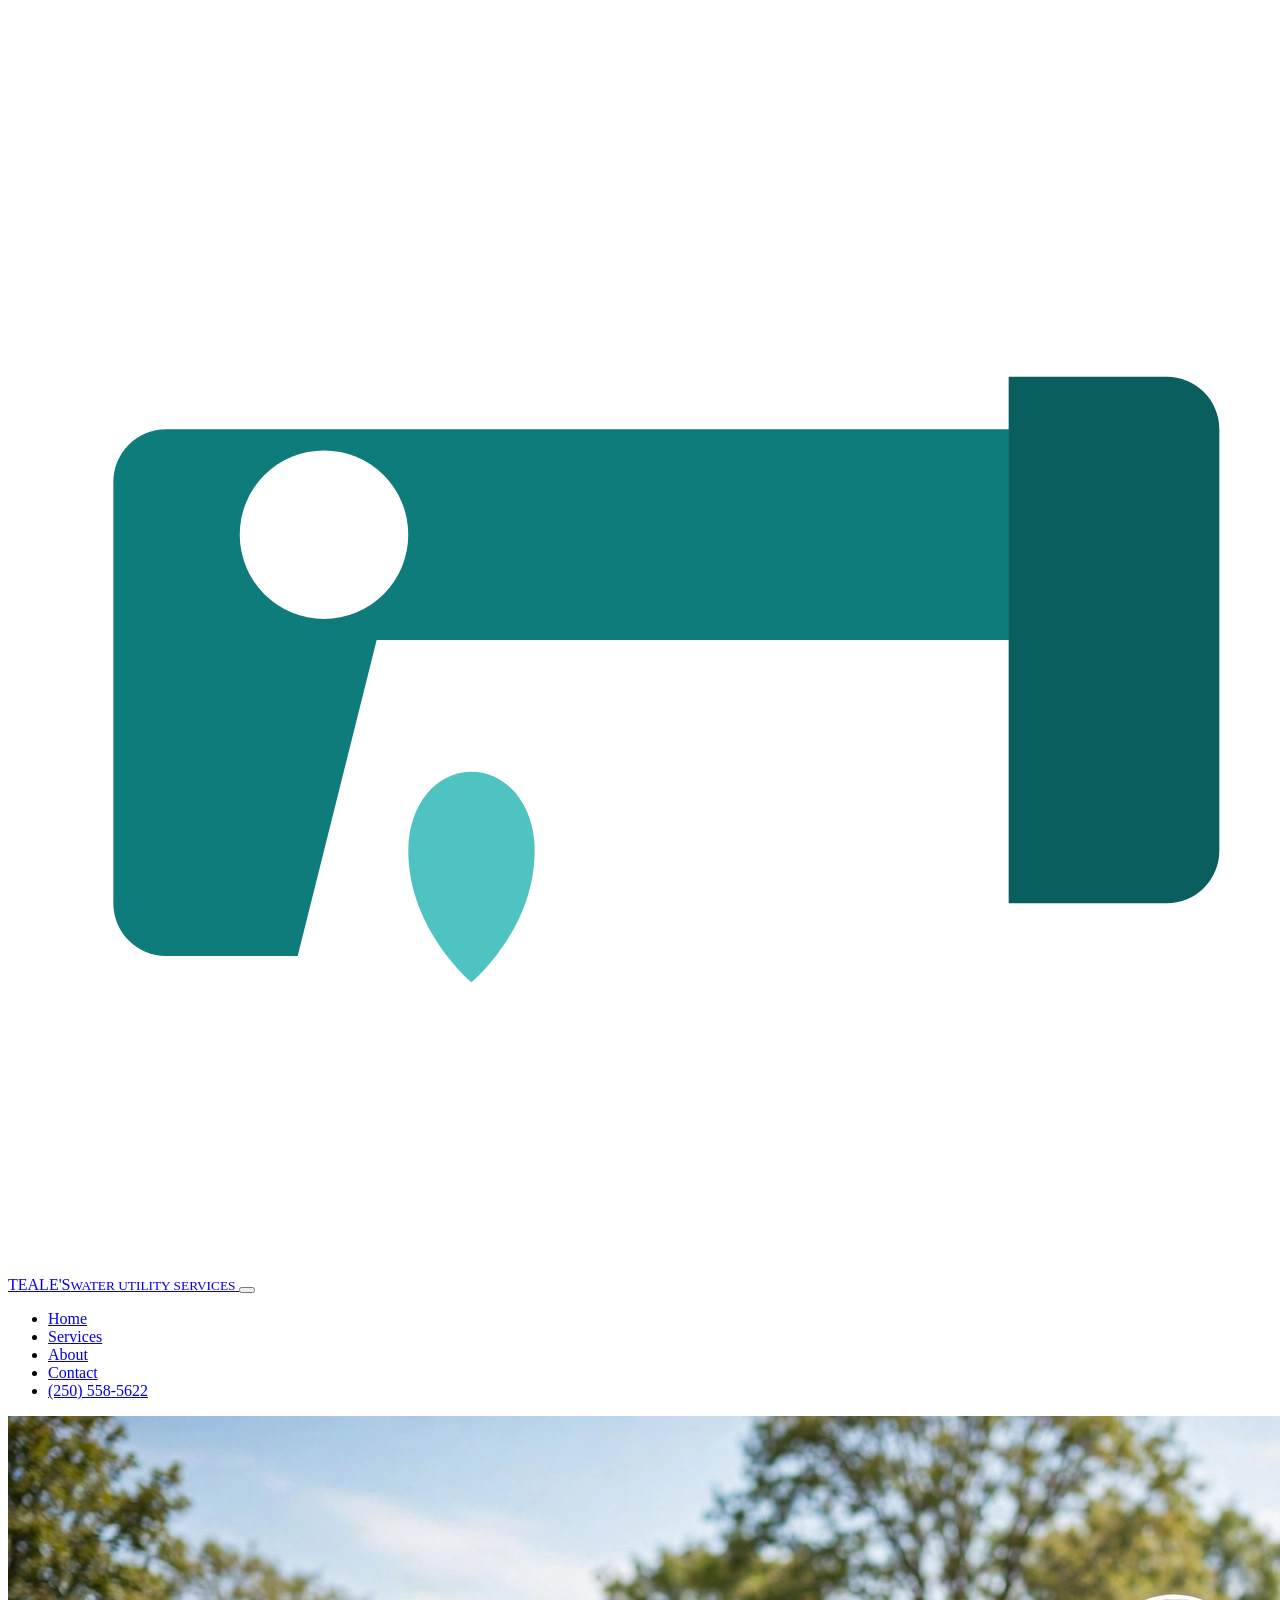
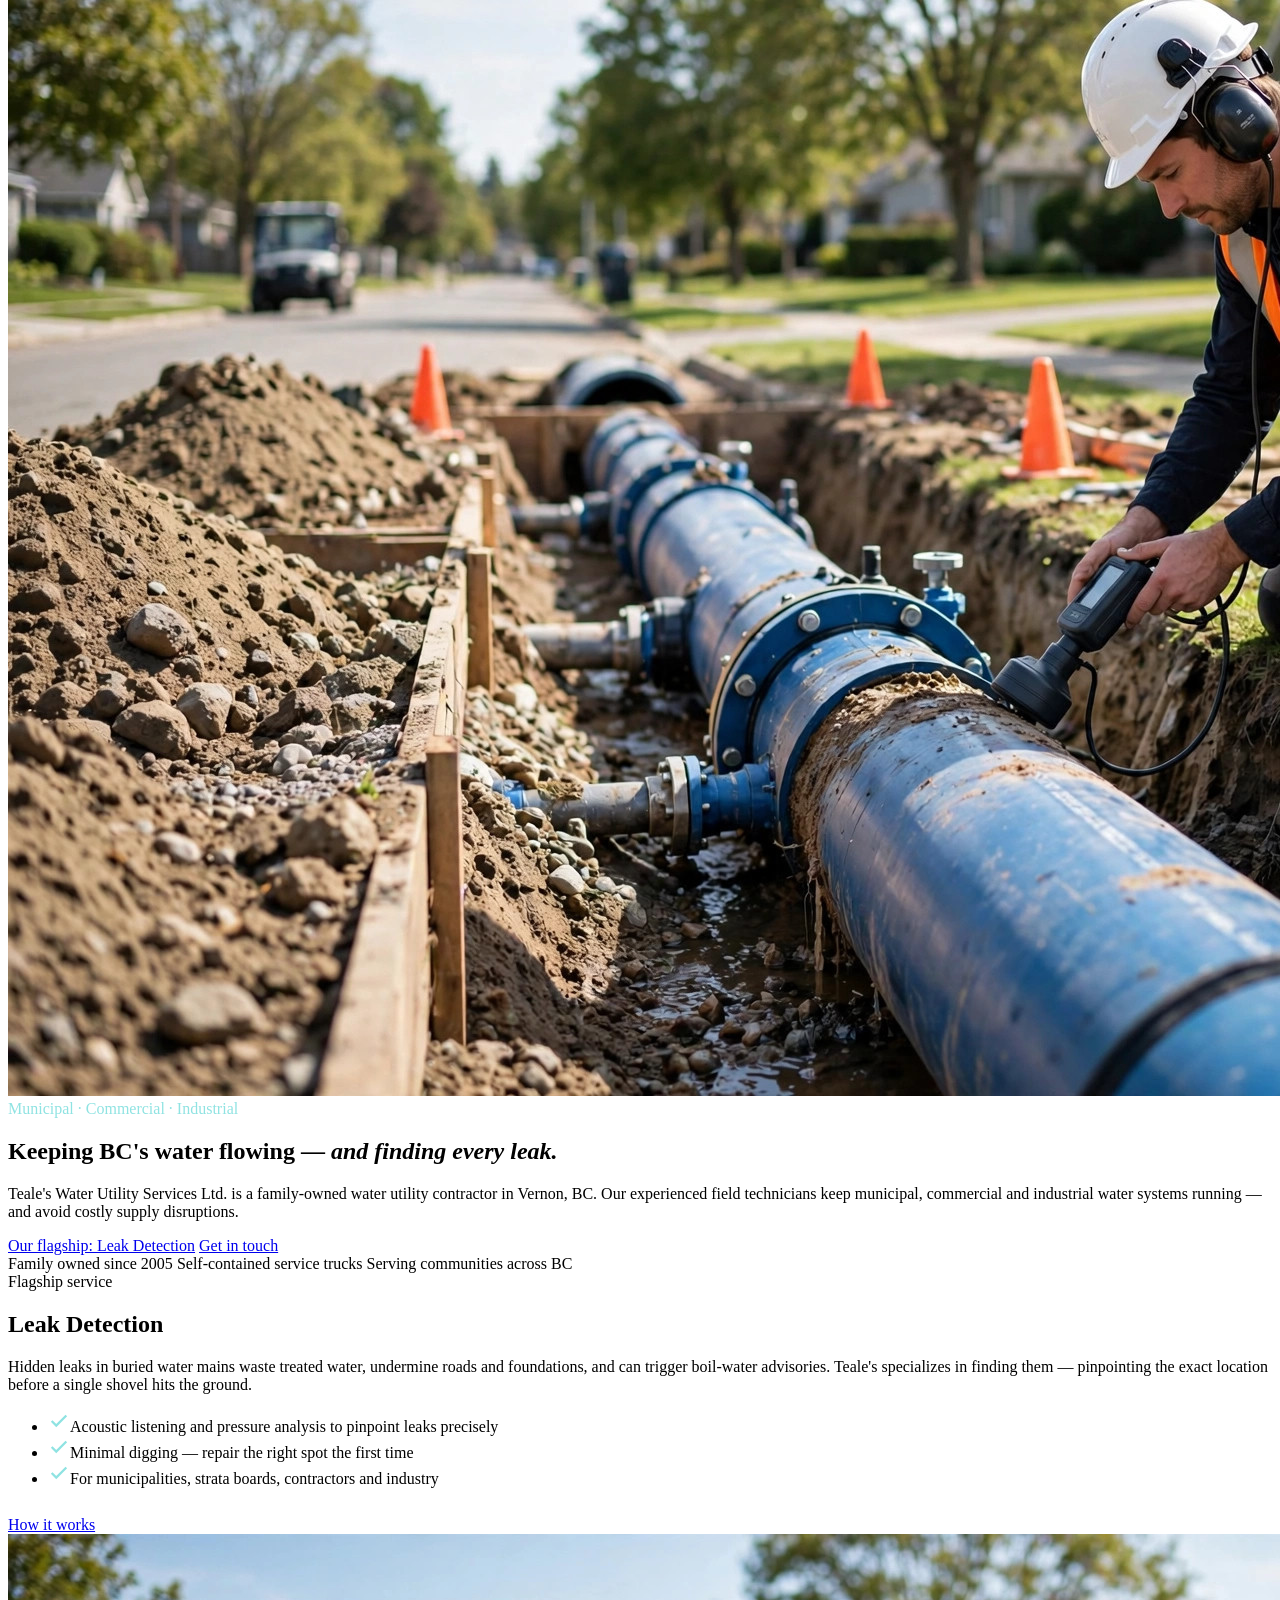
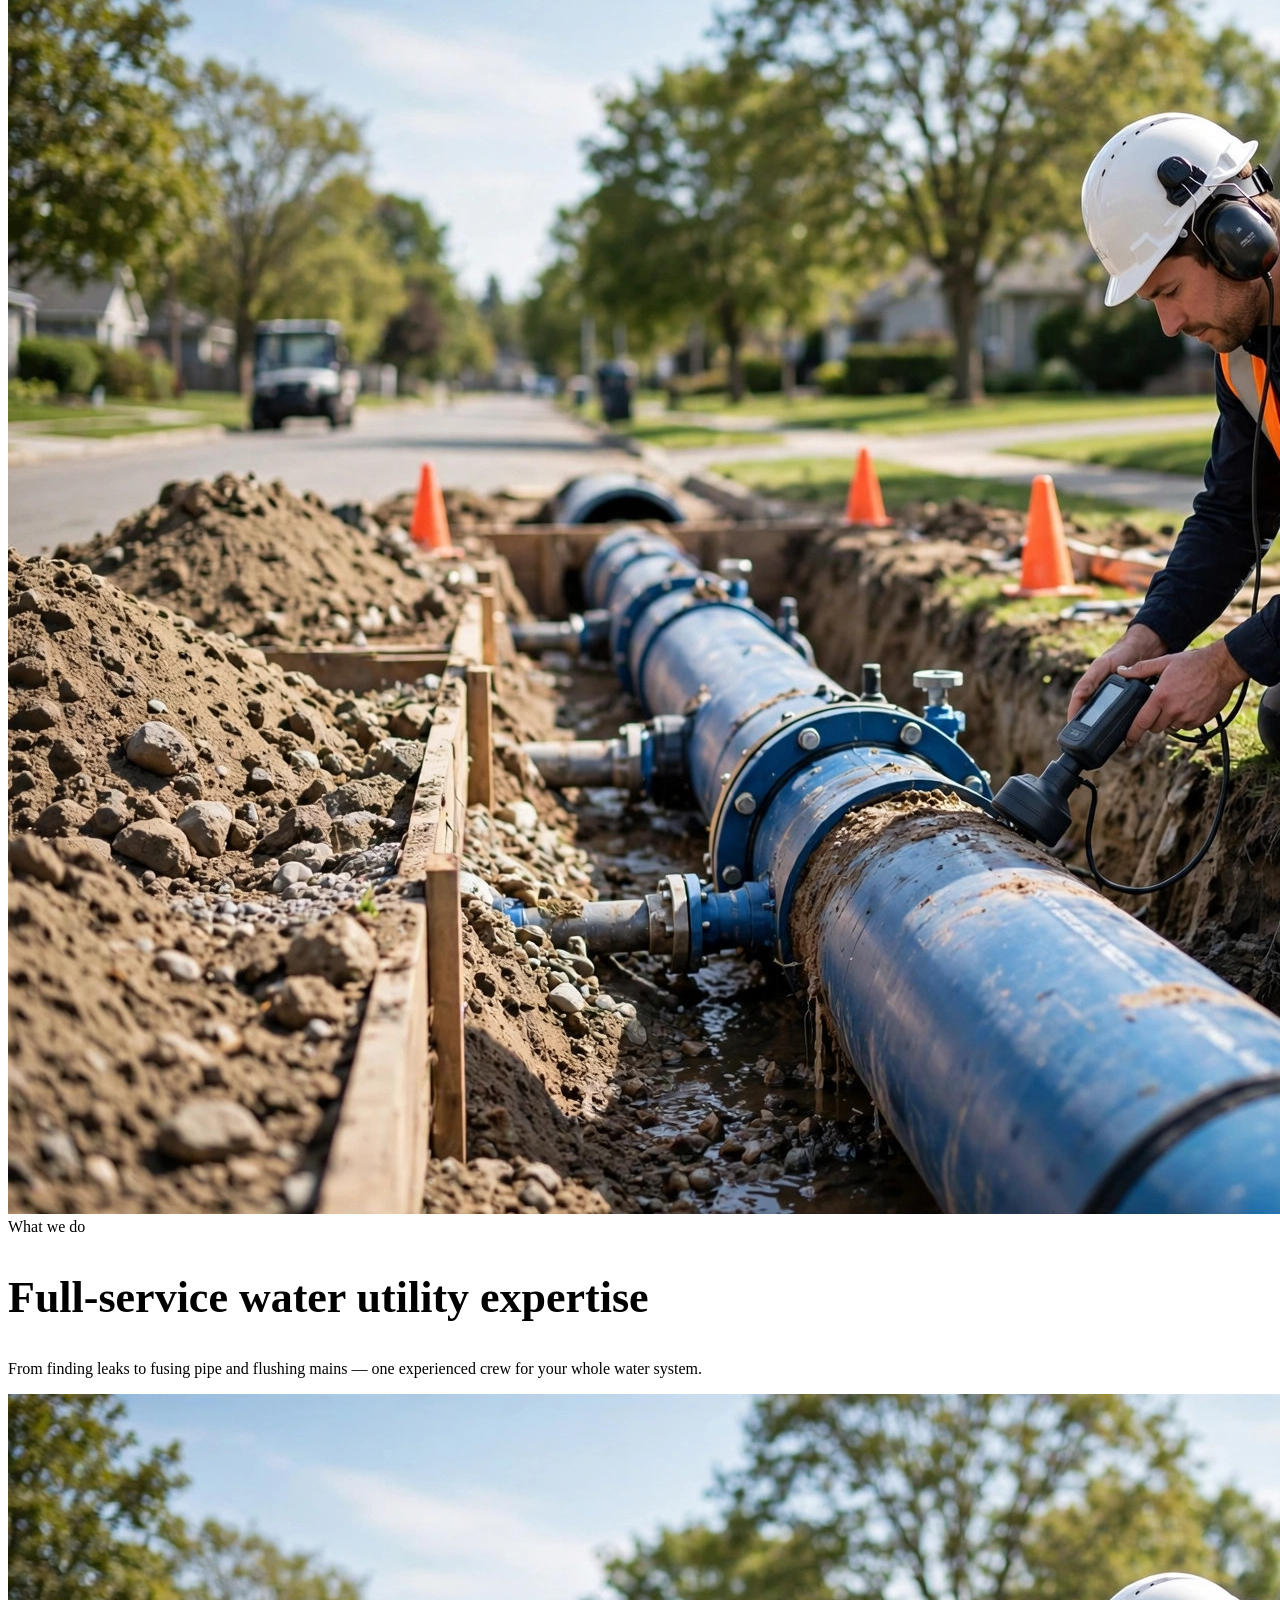
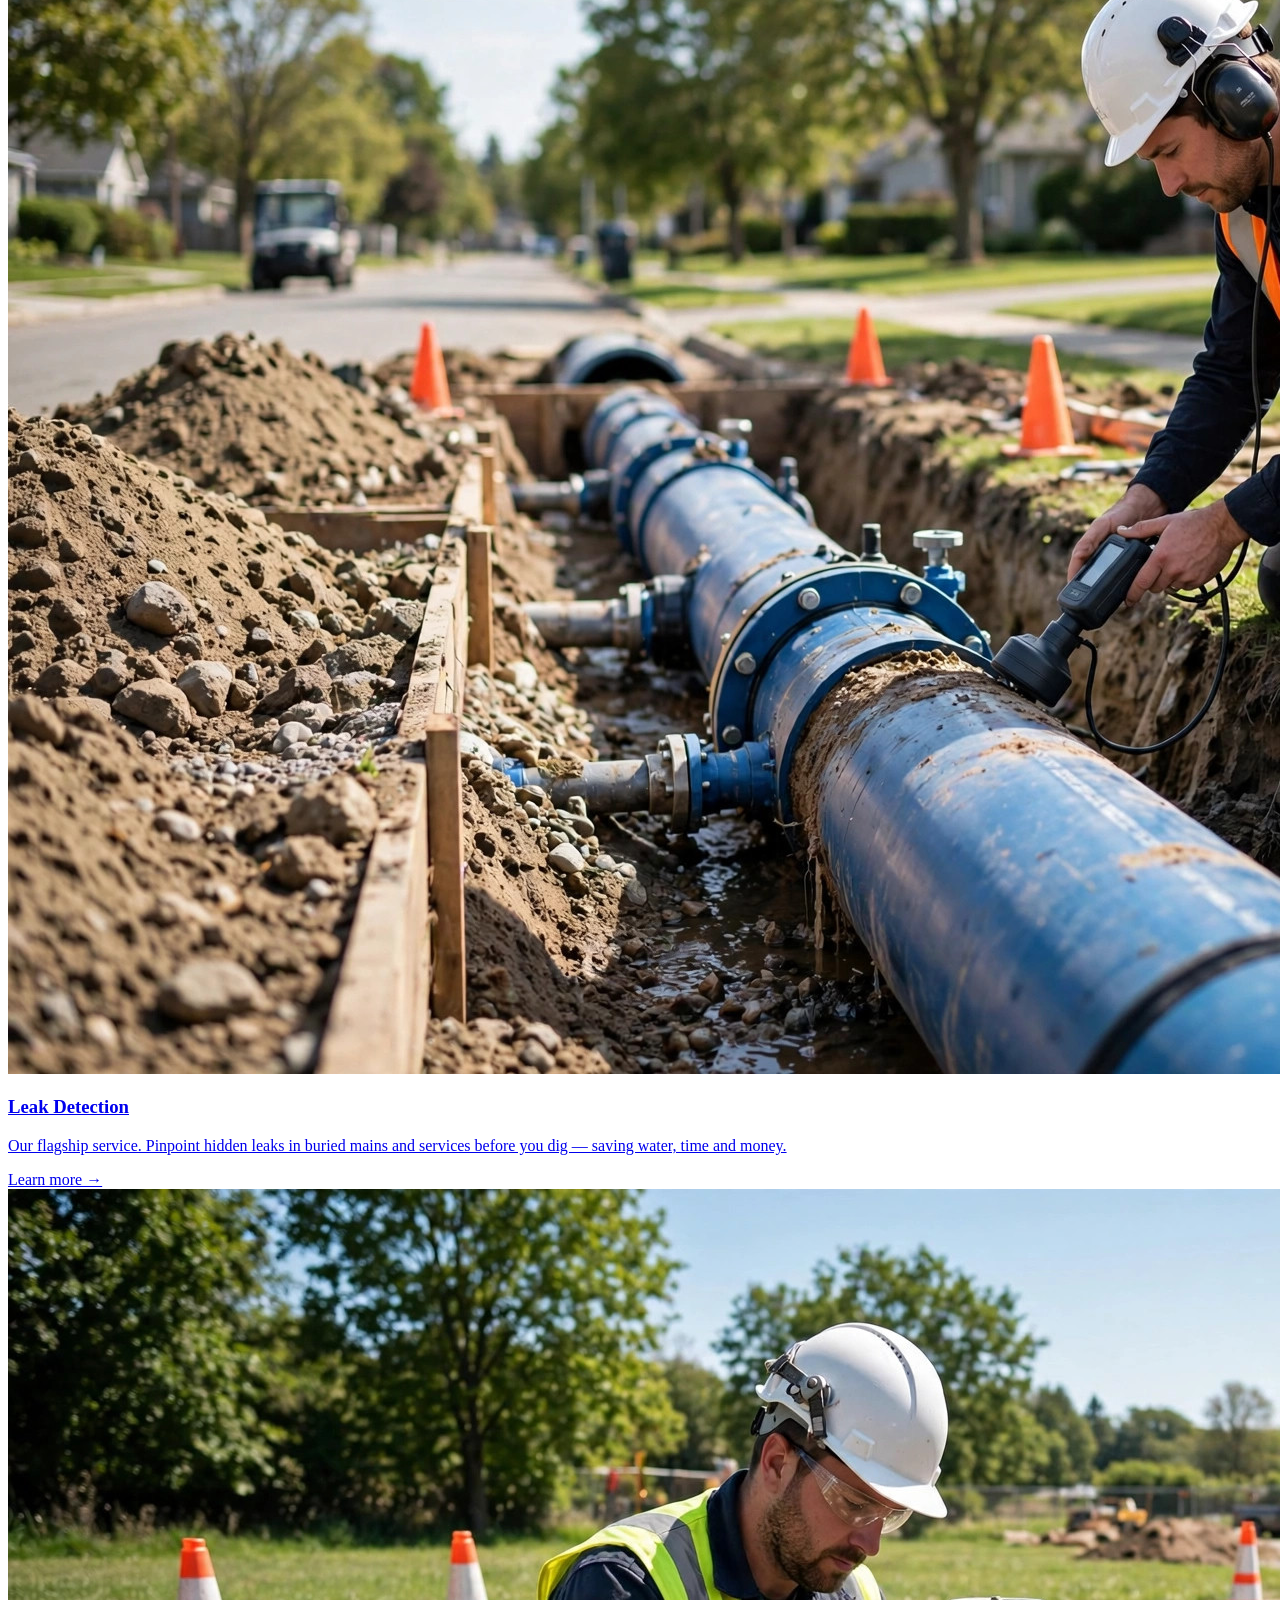
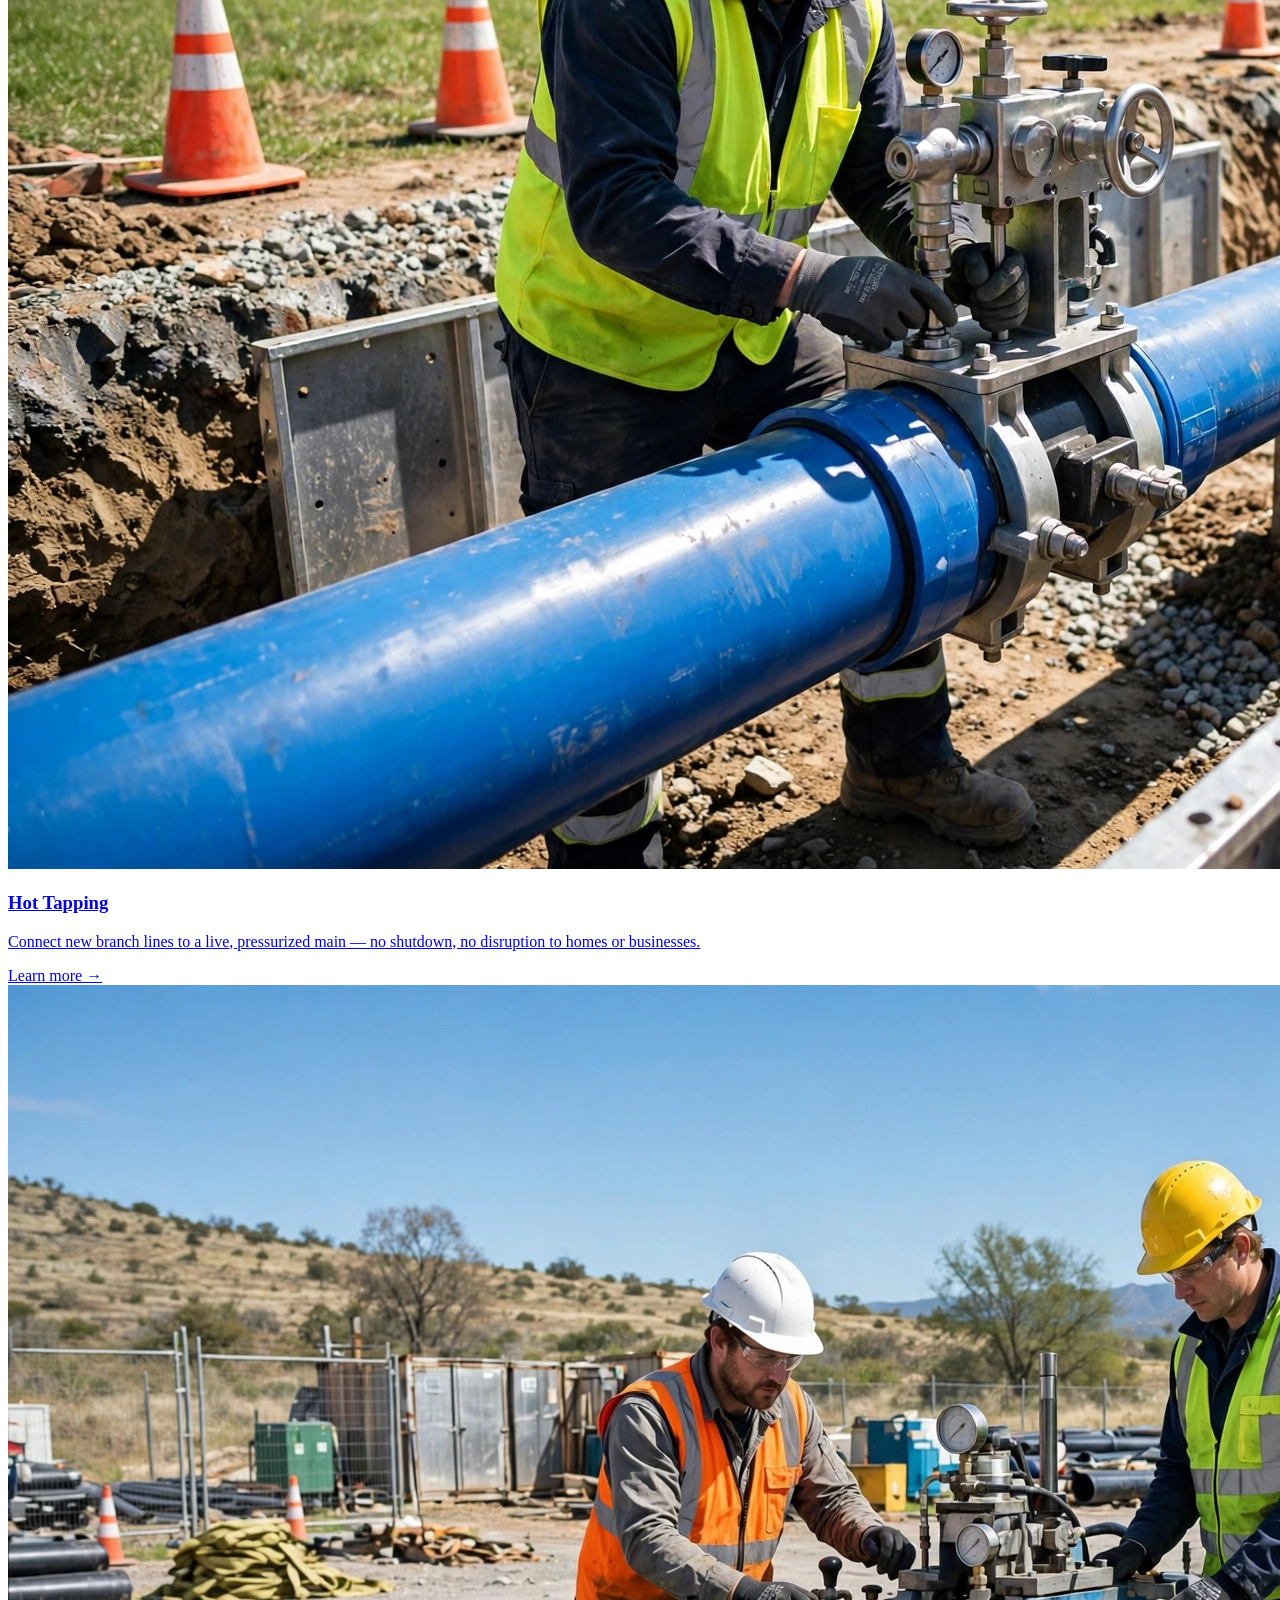
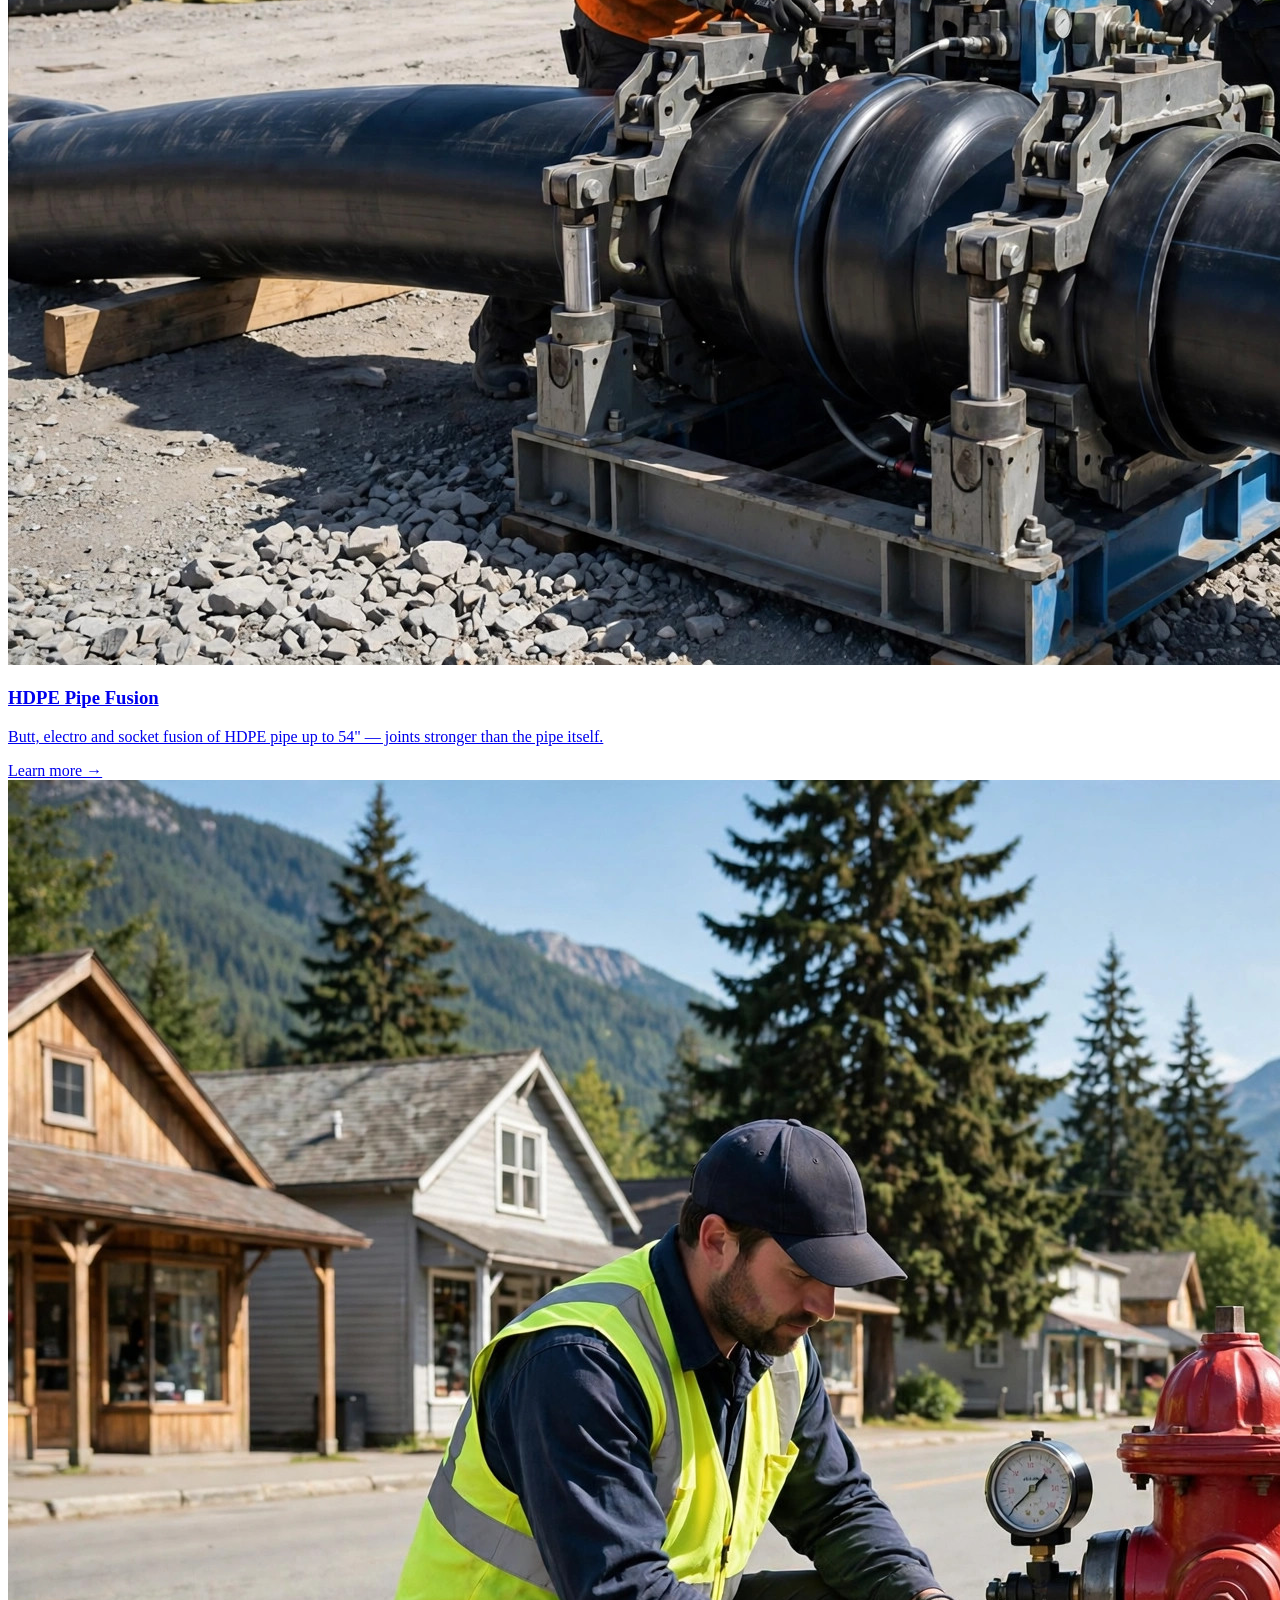
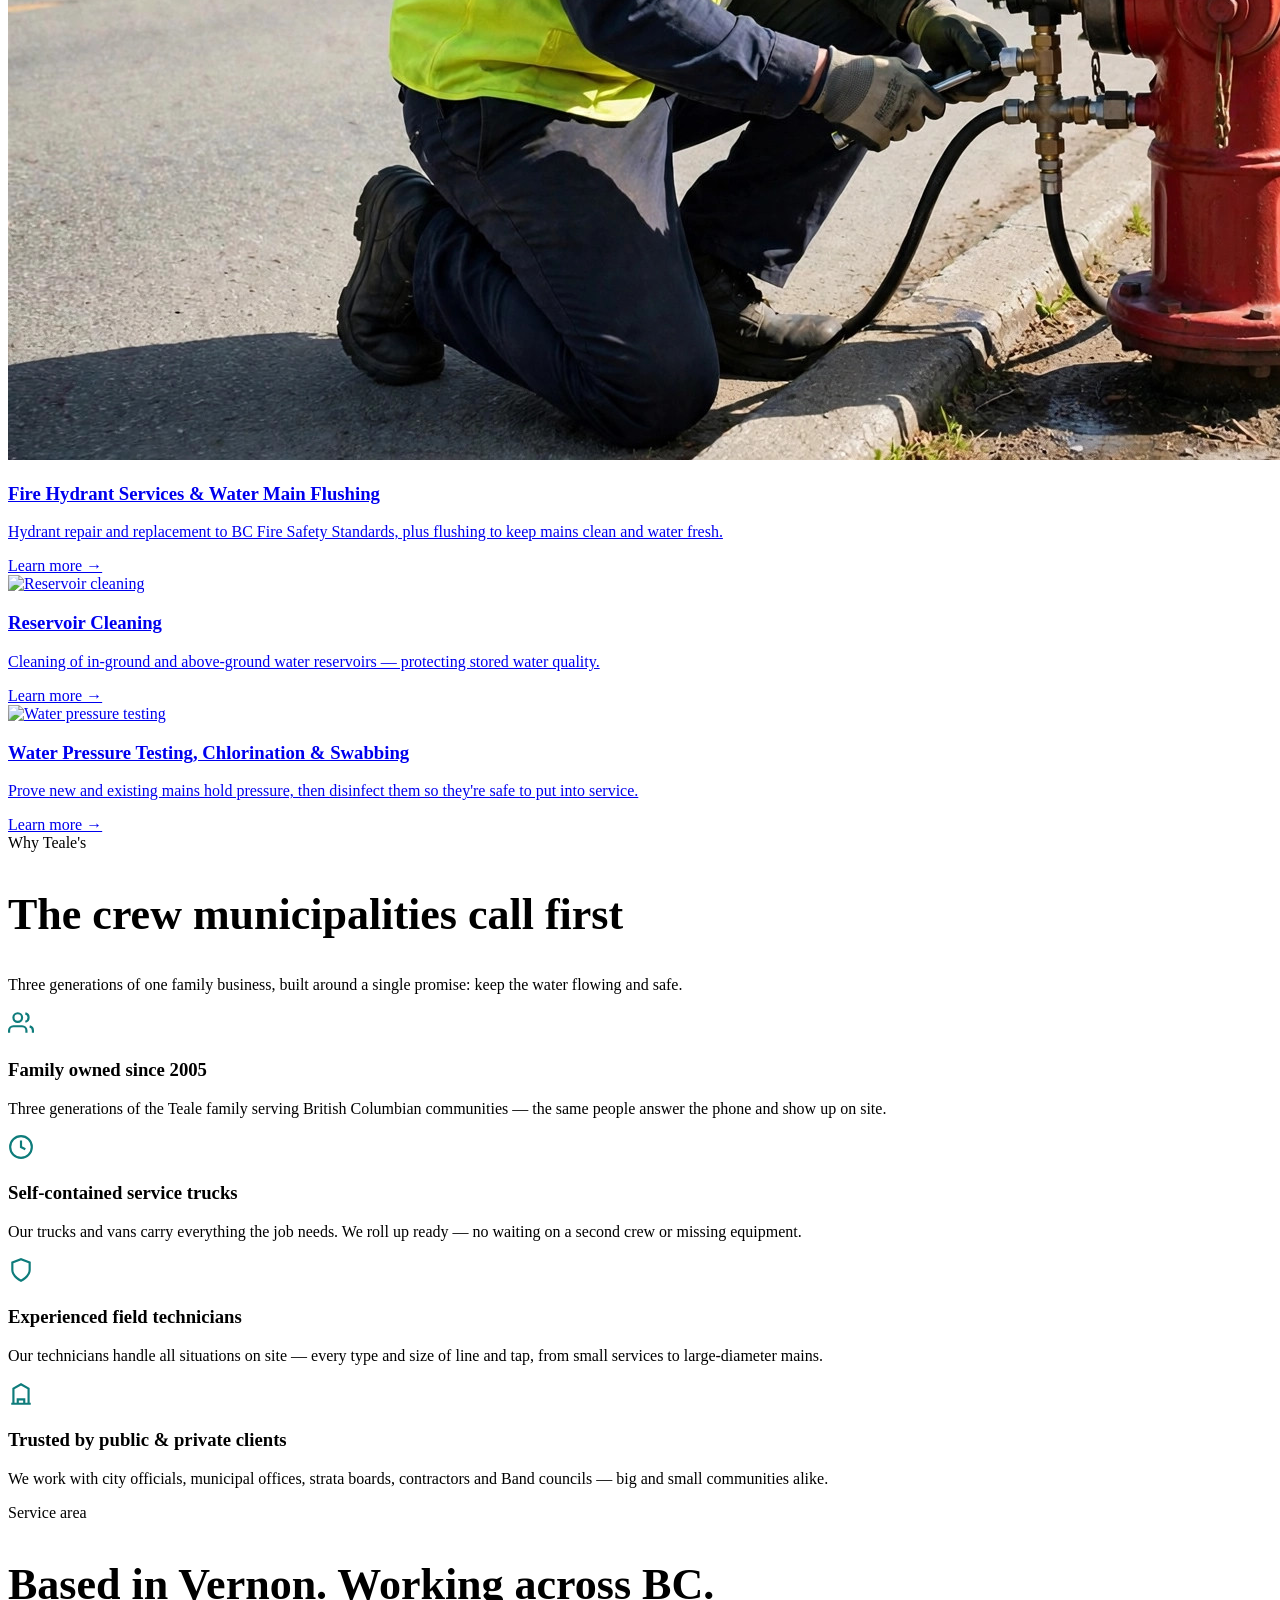
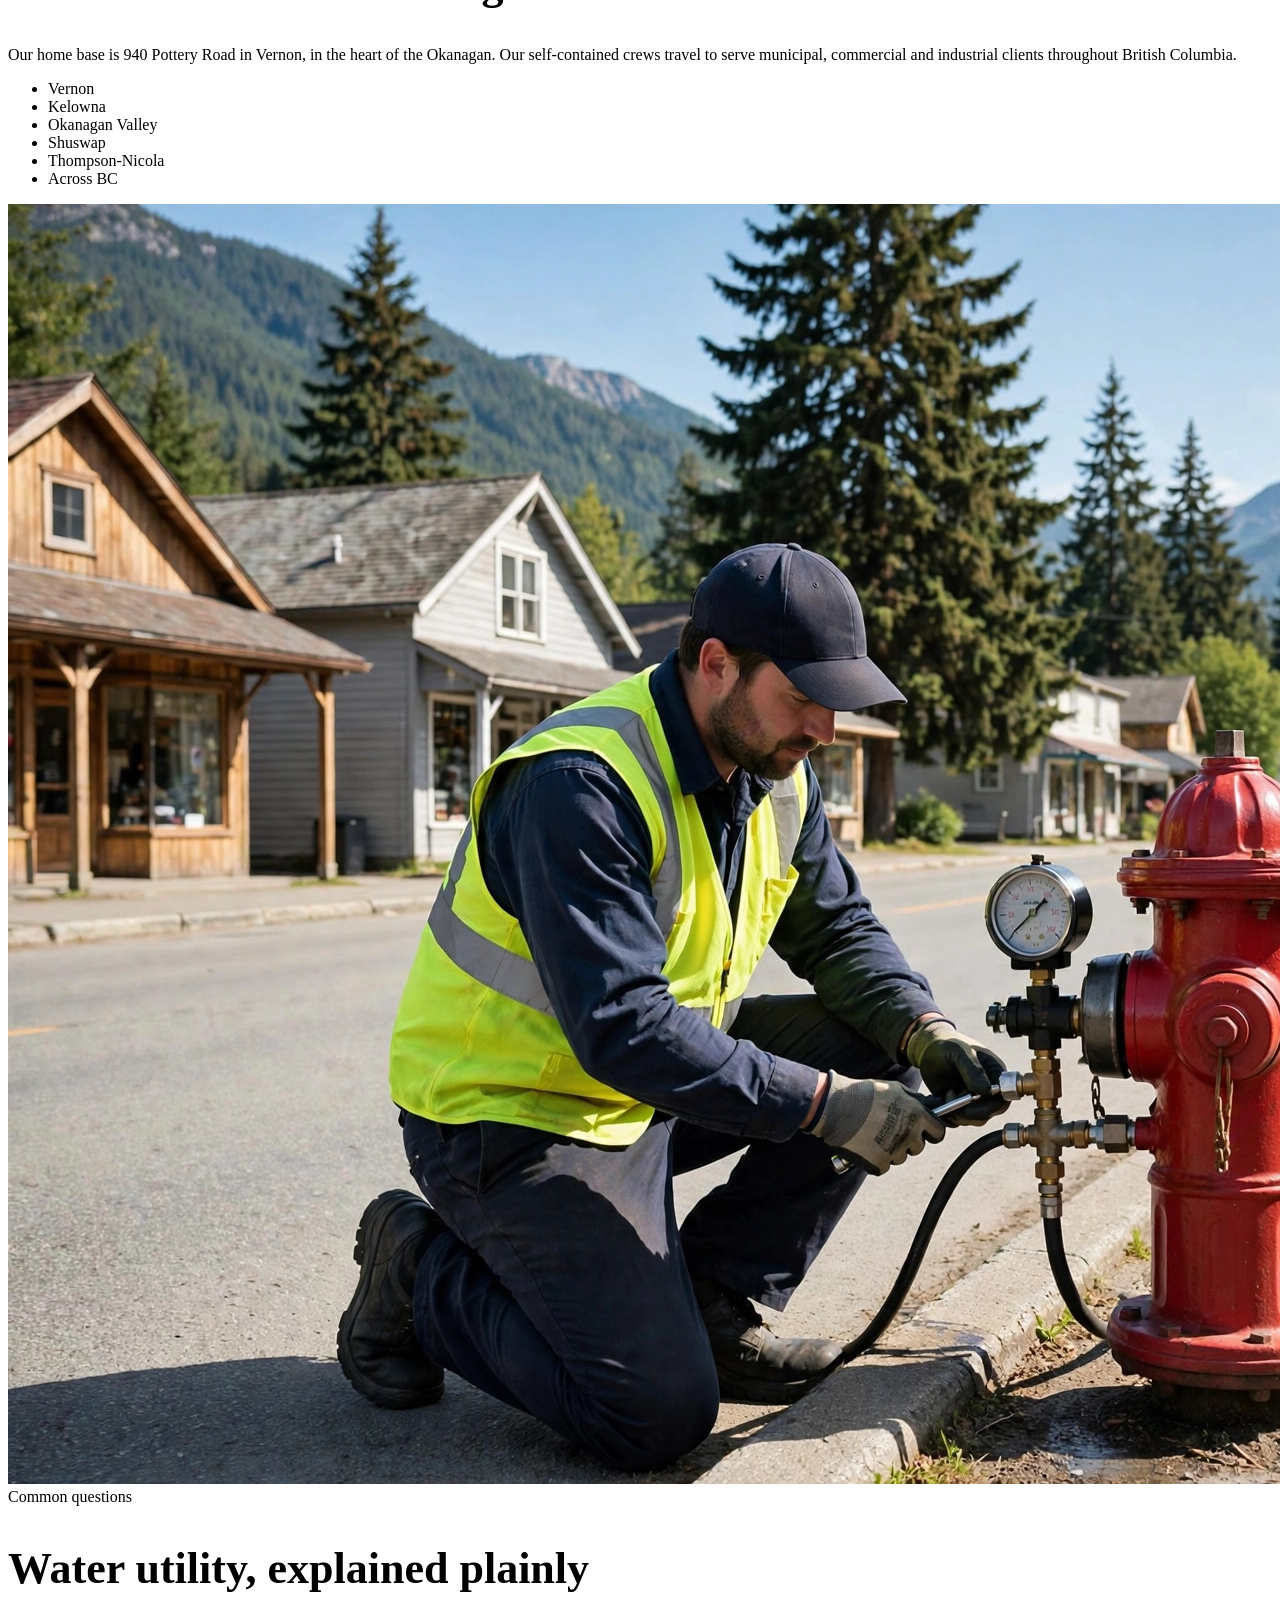
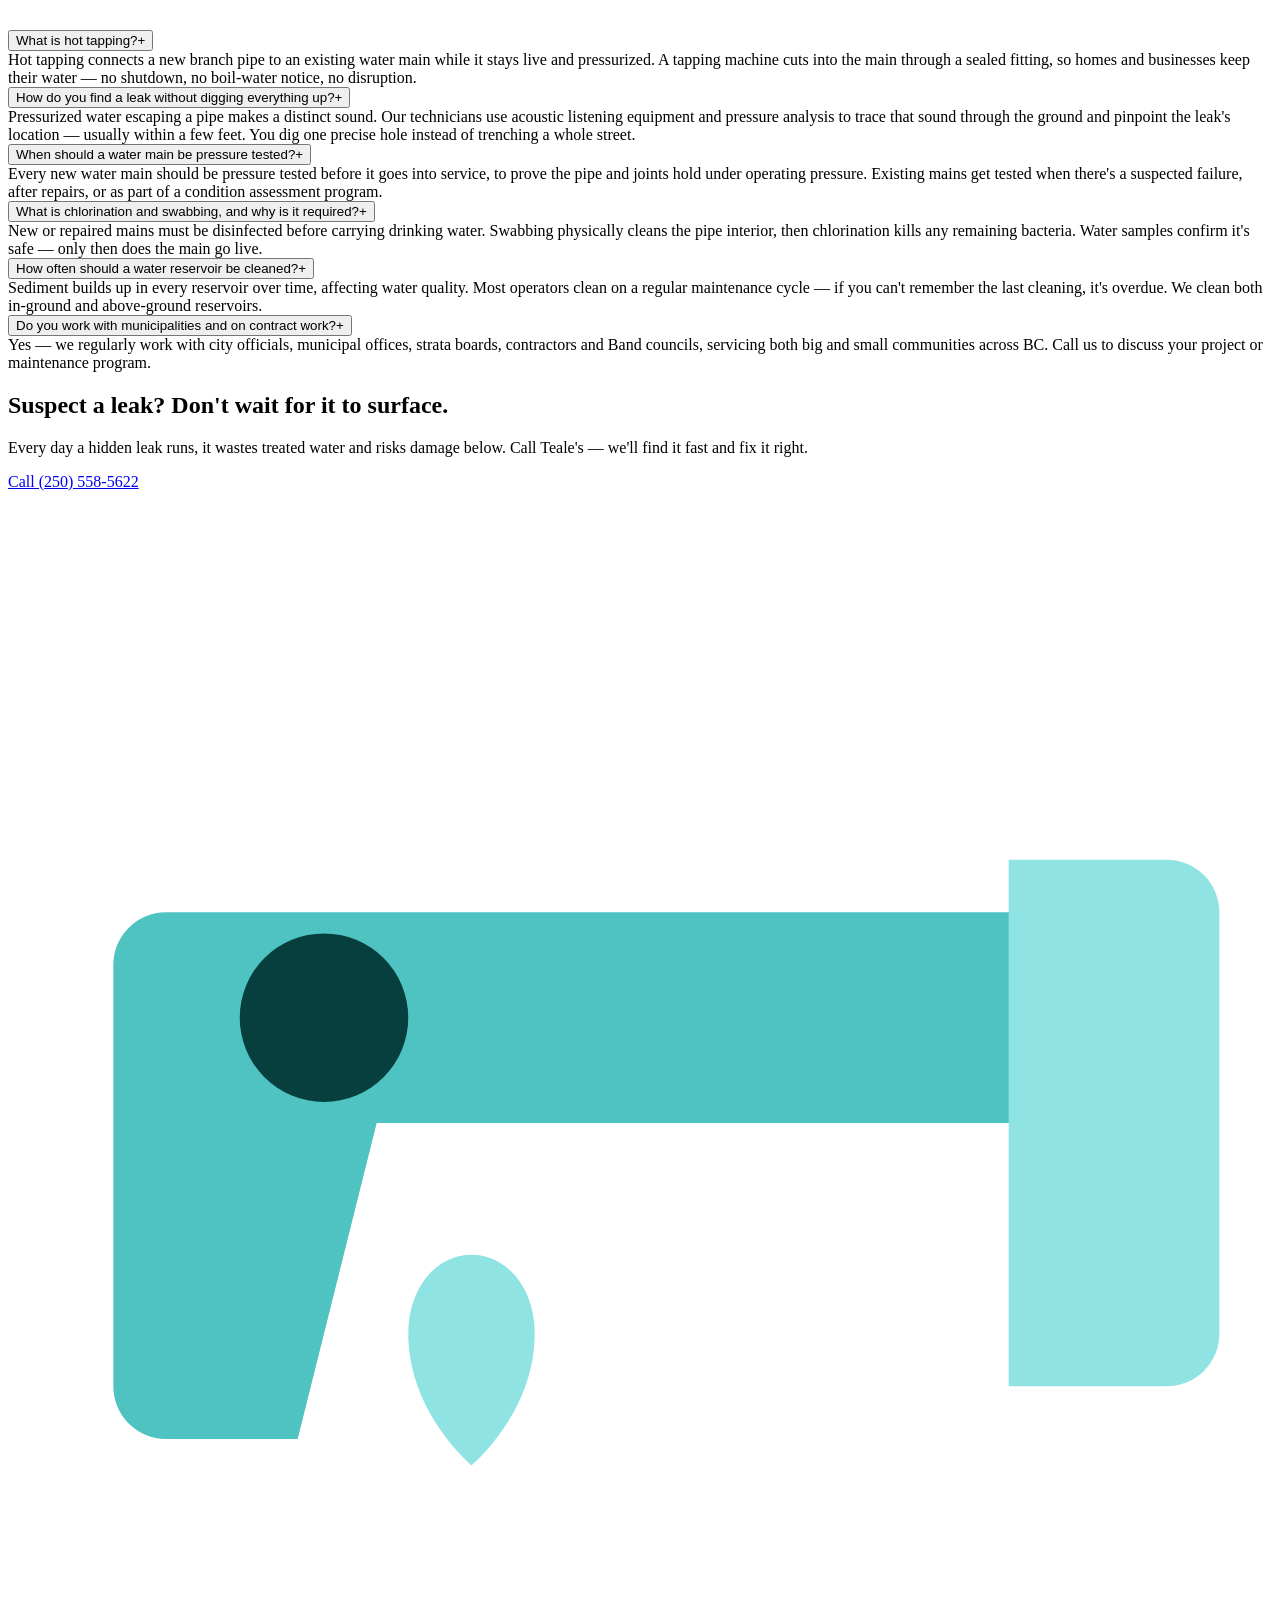
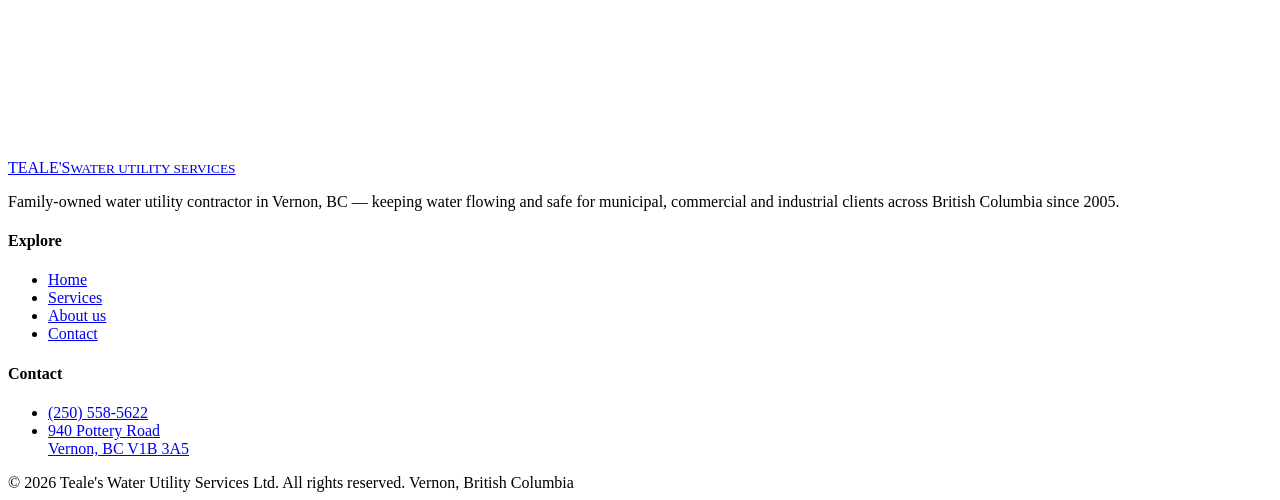
==== index.html @ ecfbc373 "Add index.html" ====
<!DOCTYPE html>
<html lang="en">
<head>
<meta charset="UTF-8">
<meta name="viewport" content="width=device-width, initial-scale=1.0">
<title>Teale's Water Utility Services Ltd. — Municipal, Commercial &amp; Industrial Water Services | Vernon, BC</title>
<meta name="description" content="Teale's Water Utility Services Ltd. — family owned since 2005 in Vernon, BC. Leak detection, hot tapping, HDPE pipe fusion, fire hydrant services, reservoir cleaning, water pressure testing and chlorination for municipal, commercial and industrial clients across British Columbia.">
<link rel="preconnect" href="https://fonts.googleapis.com">
<link rel="preconnect" href="https://fonts.gstatic.com" crossorigin>
<link href="https://fonts.googleapis.com/css2?family=Manrope:wght@400;600;700;800&display=swap" rel="stylesheet">
<link rel="stylesheet" href="styles.css">
<link rel="icon" href="data:image/svg+xml,%3Csvg xmlns='http://www.w3.org/2000/svg' viewBox='0 0 48 48'%3E%3Crect x='6' y='18' width='36' height='12' rx='6' fill='%230e7c7b'/%3E%3Ccircle cx='12' cy='24' r='4' fill='%23ffffff'/%3E%3C/svg%3E">
</head>
<body>

<header class="site-header">
  <div class="container header-inner">
    <a class="brand" href="index.html" aria-label="Teale's Water Utility Services — home">
      <svg class="brand-mark" viewBox="0 0 48 48" aria-hidden="true"><path d="M4 16h34a4 4 0 0 1 0 8H14l-3 12H6a2 2 0 0 1-2-2V18a2 2 0 0 1 2-2z" fill="#0e7c7b"/><path d="M38 14h6a2 2 0 0 1 2 2v16a2 2 0 0 1-2 2h-6z" fill="#0a5f5e"/><circle cx="12" cy="20" r="3.2" fill="#fff"/><path d="M20 32c0 3-2.4 5-2.4 5S15.2 35 15.2 32c0-1.8 1.1-3 2.4-3s2.4 1.2 2.4 3z" fill="#4fc3c2"/></svg>
      <span class="brand-name">TEALE'S<small>WATER UTILITY SERVICES</small></span>
    </a>
    <button class="nav-toggle" aria-label="Menu" aria-expanded="false"><span></span><span></span><span></span></button>
    <nav>
      <ul class="nav-links">
        <li><a href="index.html" class="active">Home</a></li>
        <li><a href="services.html">Services</a></li>
        <li><a href="about.html">About</a></li>
        <li><a href="contact.html">Contact</a></li>
        <li><a class="nav-cta" href="tel:+12505585622">(250) 558-5622</a></li>
      </ul>
    </nav>
  </div>
</header>

<section class="hero">
  <div class="hero-bg"><img src="hero.jpg" alt="Teale's technician pinpointing a water main leak with acoustic detection equipment"></div>
  <div class="hero-shade"></div>
  <div class="container hero-content">
    <span class="eyebrow reveal" style="color:#8fe3e2">Municipal · Commercial · Industrial</span>
    <h1 class="reveal reveal-d1">Keeping BC's water flowing — <em>and finding every leak.</em></h1>
    <p class="reveal reveal-d2">Teale's Water Utility Services Ltd. is a family-owned water utility contractor in Vernon, BC. Our experienced field technicians keep municipal, commercial and industrial water systems running — and avoid costly supply disruptions.</p>
    <div class="hero-actions reveal reveal-d3">
      <a class="btn btn-primary" href="services.html#leak-detection">Our flagship: Leak Detection</a>
      <a class="btn btn-ghost" href="contact.html">Get in touch</a>
    </div>
    <div class="hero-badges reveal reveal-d3">
      <span class="hero-badge">Family owned since 2005</span>
      <span class="hero-badge">Self-contained service trucks</span>
      <span class="hero-badge">Serving communities across BC</span>
    </div>
  </div>
</section>

<section class="section">
  <div class="container">
    <div class="spotlight reveal">
      <div class="spotlight-grid">
        <div class="spotlight-copy">
          <span class="eyebrow">Flagship service</span>
          <h2>Leak Detection</h2>
          <p>Hidden leaks in buried water mains waste treated water, undermine roads and foundations, and can trigger boil-water advisories. Teale's specializes in finding them — pinpointing the exact location before a single shovel hits the ground.</p>
          <ul class="spotlight-list">
            <li><svg width="22" height="22" viewBox="0 0 24 24" fill="none" stroke="#8fe3e2" stroke-width="2.5"><path d="M20 6L9 17l-5-5"/></svg>Acoustic listening and pressure analysis to pinpoint leaks precisely</li>
            <li><svg width="22" height="22" viewBox="0 0 24 24" fill="none" stroke="#8fe3e2" stroke-width="2.5"><path d="M20 6L9 17l-5-5"/></svg>Minimal digging — repair the right spot the first time</li>
            <li><svg width="22" height="22" viewBox="0 0 24 24" fill="none" stroke="#8fe3e2" stroke-width="2.5"><path d="M20 6L9 17l-5-5"/></svg>For municipalities, strata boards, contractors and industry</li>
          </ul>
          <div class="hero-actions" style="margin-top:28px">
            <a class="btn btn-primary" href="services.html#leak-detection">How it works</a>
          </div>
        </div>
        <div class="spotlight-img"><img src="hero.jpg" alt="Technician using leak detection equipment on an exposed water main"></div>
      </div>
    </div>
  </div>
</section>

<section class="section section-tint" style="padding-top:0">
  <div class="container">
    <div class="center reveal">
      <span class="eyebrow">What we do</span>
      <h2 style="font-size:clamp(30px,3.8vw,44px)">Full-service water utility expertise</h2>
      <p class="lead" style="margin-top:14px">From finding leaks to fusing pipe and flushing mains — one experienced crew for your whole water system.</p>
    </div>
    <div class="cards">
      <a class="card card-flag reveal" href="services.html#leak-detection">
        <div class="card-img"><img src="hero.jpg" alt="Leak detection on a water main"></div>
        <div class="card-body">
          <h3>Leak Detection</h3>
          <p>Our flagship service. Pinpoint hidden leaks in buried mains and services before you dig — saving water, time and money.</p>
          <span class="card-link">Learn more →</span>
        </div>
      </a>
      <a class="card reveal reveal-d1" href="services.html#hot-tapping">
        <div class="card-img"><img src="hot-tap.jpg" alt="Hot tapping a live water main"></div>
        <div class="card-body">
          <h3>Hot Tapping</h3>
          <p>Connect new branch lines to a live, pressurized main — no shutdown, no disruption to homes or businesses.</p>
          <span class="card-link">Learn more →</span>
        </div>
      </a>
      <a class="card reveal reveal-d2" href="services.html#hdpe-fusion">
        <div class="card-img"><img src="hdpe.jpg" alt="HDPE pipe fusion in progress"></div>
        <div class="card-body">
          <h3>HDPE Pipe Fusion</h3>
          <p>Butt, electro and socket fusion of HDPE pipe up to 54" — joints stronger than the pipe itself.</p>
          <span class="card-link">Learn more →</span>
        </div>
      </a>
      <a class="card reveal" href="services.html#hydrants">
        <div class="card-img"><img src="hydrant.jpg" alt="Fire hydrant servicing"></div>
        <div class="card-body">
          <h3>Fire Hydrant Services &amp; Water Main Flushing</h3>
          <p>Hydrant repair and replacement to BC Fire Safety Standards, plus flushing to keep mains clean and water fresh.</p>
          <span class="card-link">Learn more →</span>
        </div>
      </a>
      <a class="card reveal reveal-d1" href="services.html#reservoir">
        <div class="card-img"><img src="reservoir.jpg" alt="Reservoir cleaning"></div>
        <div class="card-body">
          <h3>Reservoir Cleaning</h3>
          <p>Cleaning of in-ground and above-ground water reservoirs — protecting stored water quality.</p>
          <span class="card-link">Learn more →</span>
        </div>
      </a>
      <a class="card reveal reveal-d2" href="services.html#pressure-testing">
        <div class="card-img"><img src="pressure.jpg" alt="Water pressure testing"></div>
        <div class="card-body">
          <h3>Water Pressure Testing, Chlorination &amp; Swabbing</h3>
          <p>Prove new and existing mains hold pressure, then disinfect them so they're safe to put into service.</p>
          <span class="card-link">Learn more →</span>
        </div>
      </a>
    </div>
  </div>
</section>

<section class="section">
  <div class="container">
    <div class="center reveal">
      <span class="eyebrow">Why Teale's</span>
      <h2 style="font-size:clamp(30px,3.8vw,44px)">The crew municipalities call first</h2>
      <p class="lead" style="margin-top:14px">Three generations of one family business, built around a single promise: keep the water flowing and safe.</p>
    </div>
    <div class="why-grid">
      <div class="why-item reveal">
        <div class="why-icon"><svg width="26" height="26" viewBox="0 0 24 24" fill="none" stroke="#0e7c7b" stroke-width="2"><path d="M17 21v-2a4 4 0 0 0-4-4H5a4 4 0 0 0-4 4v2"/><circle cx="9" cy="7" r="4"/><path d="M23 21v-2a4 4 0 0 0-3-3.87M16 3.13a4 4 0 0 1 0 7.75"/></svg></div>
        <div><h3>Family owned since 2005</h3><p>Three generations of the Teale family serving British Columbian communities — the same people answer the phone and show up on site.</p></div>
      </div>
      <div class="why-item reveal reveal-d1">
        <div class="why-icon"><svg width="26" height="26" viewBox="0 0 24 24" fill="none" stroke="#0e7c7b" stroke-width="2"><circle cx="12" cy="12" r="10"/><path d="M12 6v6l4 2"/></svg></div>
        <div><h3>Self-contained service trucks</h3><p>Our trucks and vans carry everything the job needs. We roll up ready — no waiting on a second crew or missing equipment.</p></div>
      </div>
      <div class="why-item reveal reveal-d2">
        <div class="why-icon"><svg width="26" height="26" viewBox="0 0 24 24" fill="none" stroke="#0e7c7b" stroke-width="2"><path d="M12 22s8-4 8-10V5l-8-3-8 3v7c0 6 8 10 8 10z"/></svg></div>
        <div><h3>Experienced field technicians</h3><p>Our technicians handle all situations on site — every type and size of line and tap, from small services to large-diameter mains.</p></div>
      </div>
      <div class="why-item reveal reveal-d3">
        <div class="why-icon"><svg width="26" height="26" viewBox="0 0 24 24" fill="none" stroke="#0e7c7b" stroke-width="2"><path d="M3 21h18M5 21V7l7-4 7 4v14M9 21v-4h6v4"/></svg></div>
        <div><h3>Trusted by public &amp; private clients</h3><p>We work with city officials, municipal offices, strata boards, contractors and Band councils — big and small communities alike.</p></div>
      </div>
    </div>
  </div>
</section>

<section class="section section-tint">
  <div class="container">
    <div class="area-grid">
      <div class="reveal">
        <span class="eyebrow">Service area</span>
        <h2 style="font-size:clamp(30px,3.8vw,44px)">Based in Vernon. Working across BC.</h2>
        <p class="lead" style="margin-top:14px">Our home base is 940 Pottery Road in Vernon, in the heart of the Okanagan. Our self-contained crews travel to serve municipal, commercial and industrial clients throughout British Columbia.</p>
        <ul class="area-list">
          <li>Vernon</li><li>Kelowna</li><li>Okanagan Valley</li><li>Shuswap</li><li>Thompson-Nicola</li><li>Across BC</li>
        </ul>
      </div>
      <div class="area-img reveal reveal-d1"><img src="hydrant.jpg" alt="Teale's technician servicing a fire hydrant"></div>
    </div>
  </div>
</section>

<section class="section">
  <div class="container">
    <div class="center reveal">
      <span class="eyebrow">Common questions</span>
      <h2 style="font-size:clamp(30px,3.8vw,44px)">Water utility, explained plainly</h2>
    </div>
    <div class="faq">
      <div class="faq-item reveal">
        <button class="faq-q" aria-expanded="false">What is hot tapping?<span class="plus">+</span></button>
        <div class="faq-a"><div class="faq-a-inner">Hot tapping connects a new branch pipe to an existing water main while it stays live and pressurized. A tapping machine cuts into the main through a sealed fitting, so homes and businesses keep their water — no shutdown, no boil-water notice, no disruption.</div></div>
      </div>
      <div class="faq-item reveal">
        <button class="faq-q" aria-expanded="false">How do you find a leak without digging everything up?<span class="plus">+</span></button>
        <div class="faq-a"><div class="faq-a-inner">Pressurized water escaping a pipe makes a distinct sound. Our technicians use acoustic listening equipment and pressure analysis to trace that sound through the ground and pinpoint the leak's location — usually within a few feet. You dig one precise hole instead of trenching a whole street.</div></div>
      </div>
      <div class="faq-item reveal">
        <button class="faq-q" aria-expanded="false">When should a water main be pressure tested?<span class="plus">+</span></button>
        <div class="faq-a"><div class="faq-a-inner">Every new water main should be pressure tested before it goes into service, to prove the pipe and joints hold under operating pressure. Existing mains get tested when there's a suspected failure, after repairs, or as part of a condition assessment program.</div></div>
      </div>
      <div class="faq-item reveal">
        <button class="faq-q" aria-expanded="false">What is chlorination and swabbing, and why is it required?<span class="plus">+</span></button>
        <div class="faq-a"><div class="faq-a-inner">New or repaired mains must be disinfected before carrying drinking water. Swabbing physically cleans the pipe interior, then chlorination kills any remaining bacteria. Water samples confirm it's safe — only then does the main go live.</div></div>
      </div>
      <div class="faq-item reveal">
        <button class="faq-q" aria-expanded="false">How often should a water reservoir be cleaned?<span class="plus">+</span></button>
        <div class="faq-a"><div class="faq-a-inner">Sediment builds up in every reservoir over time, affecting water quality. Most operators clean on a regular maintenance cycle — if you can't remember the last cleaning, it's overdue. We clean both in-ground and above-ground reservoirs.</div></div>
      </div>
      <div class="faq-item reveal">
        <button class="faq-q" aria-expanded="false">Do you work with municipalities and on contract work?<span class="plus">+</span></button>
        <div class="faq-a"><div class="faq-a-inner">Yes — we regularly work with city officials, municipal offices, strata boards, contractors and Band councils, servicing both big and small communities across BC. Call us to discuss your project or maintenance program.</div></div>
      </div>
    </div>
  </div>
</section>

<section class="section" style="padding-top:0">
  <div class="container">
    <div class="cta-band reveal">
      <div>
        <h2>Suspect a leak? Don't wait for it to surface.</h2>
        <p>Every day a hidden leak runs, it wastes treated water and risks damage below. Call Teale's — we'll find it fast and fix it right.</p>
      </div>
      <a class="btn btn-primary" href="tel:+12505585622">Call (250) 558-5622</a>
    </div>
  </div>
</section>

<footer>
  <div class="container footer-grid">
    <div class="footer-brand">
      <a class="brand" href="index.html">
        <svg class="brand-mark" viewBox="0 0 48 48" aria-hidden="true"><path d="M4 16h34a4 4 0 0 1 0 8H14l-3 12H6a2 2 0 0 1-2-2V18a2 2 0 0 1 2-2z" fill="#4fc3c2"/><path d="M38 14h6a2 2 0 0 1 2 2v16a2 2 0 0 1-2 2h-6z" fill="#8fe3e2"/><circle cx="12" cy="20" r="3.2" fill="#073f3f"/><path d="M20 32c0 3-2.4 5-2.4 5S15.2 35 15.2 32c0-1.8 1.1-3 2.4-3s2.4 1.2 2.4 3z" fill="#8fe3e2"/></svg>
        <span class="brand-name">TEALE'S<small>WATER UTILITY SERVICES</small></span>
      </a>
      <p>Family-owned water utility contractor in Vernon, BC — keeping water flowing and safe for municipal, commercial and industrial clients across British Columbia since 2005.</p>
    </div>
    <div>
      <h4>Explore</h4>
      <ul>
        <li><a href="index.html">Home</a></li>
        <li><a href="services.html">Services</a></li>
        <li><a href="about.html">About us</a></li>
        <li><a href="contact.html">Contact</a></li>
      </ul>
    </div>
    <div>
      <h4>Contact</h4>
      <ul>
        <li><a href="tel:+12505585622">(250) 558-5622</a></li>
        <li><a href="contact.html">940 Pottery Road<br>Vernon, BC V1B 3A5</a></li>
      </ul>
    </div>
  </div>
  <div class="container footer-bottom">
    <span>© <span data-year>2026</span> Teale's Water Utility Services Ltd. All rights reserved.</span>
    <span>Vernon, British Columbia</span>
  </div>
</footer>

<script src="script.js"></script>
</body>
</html>
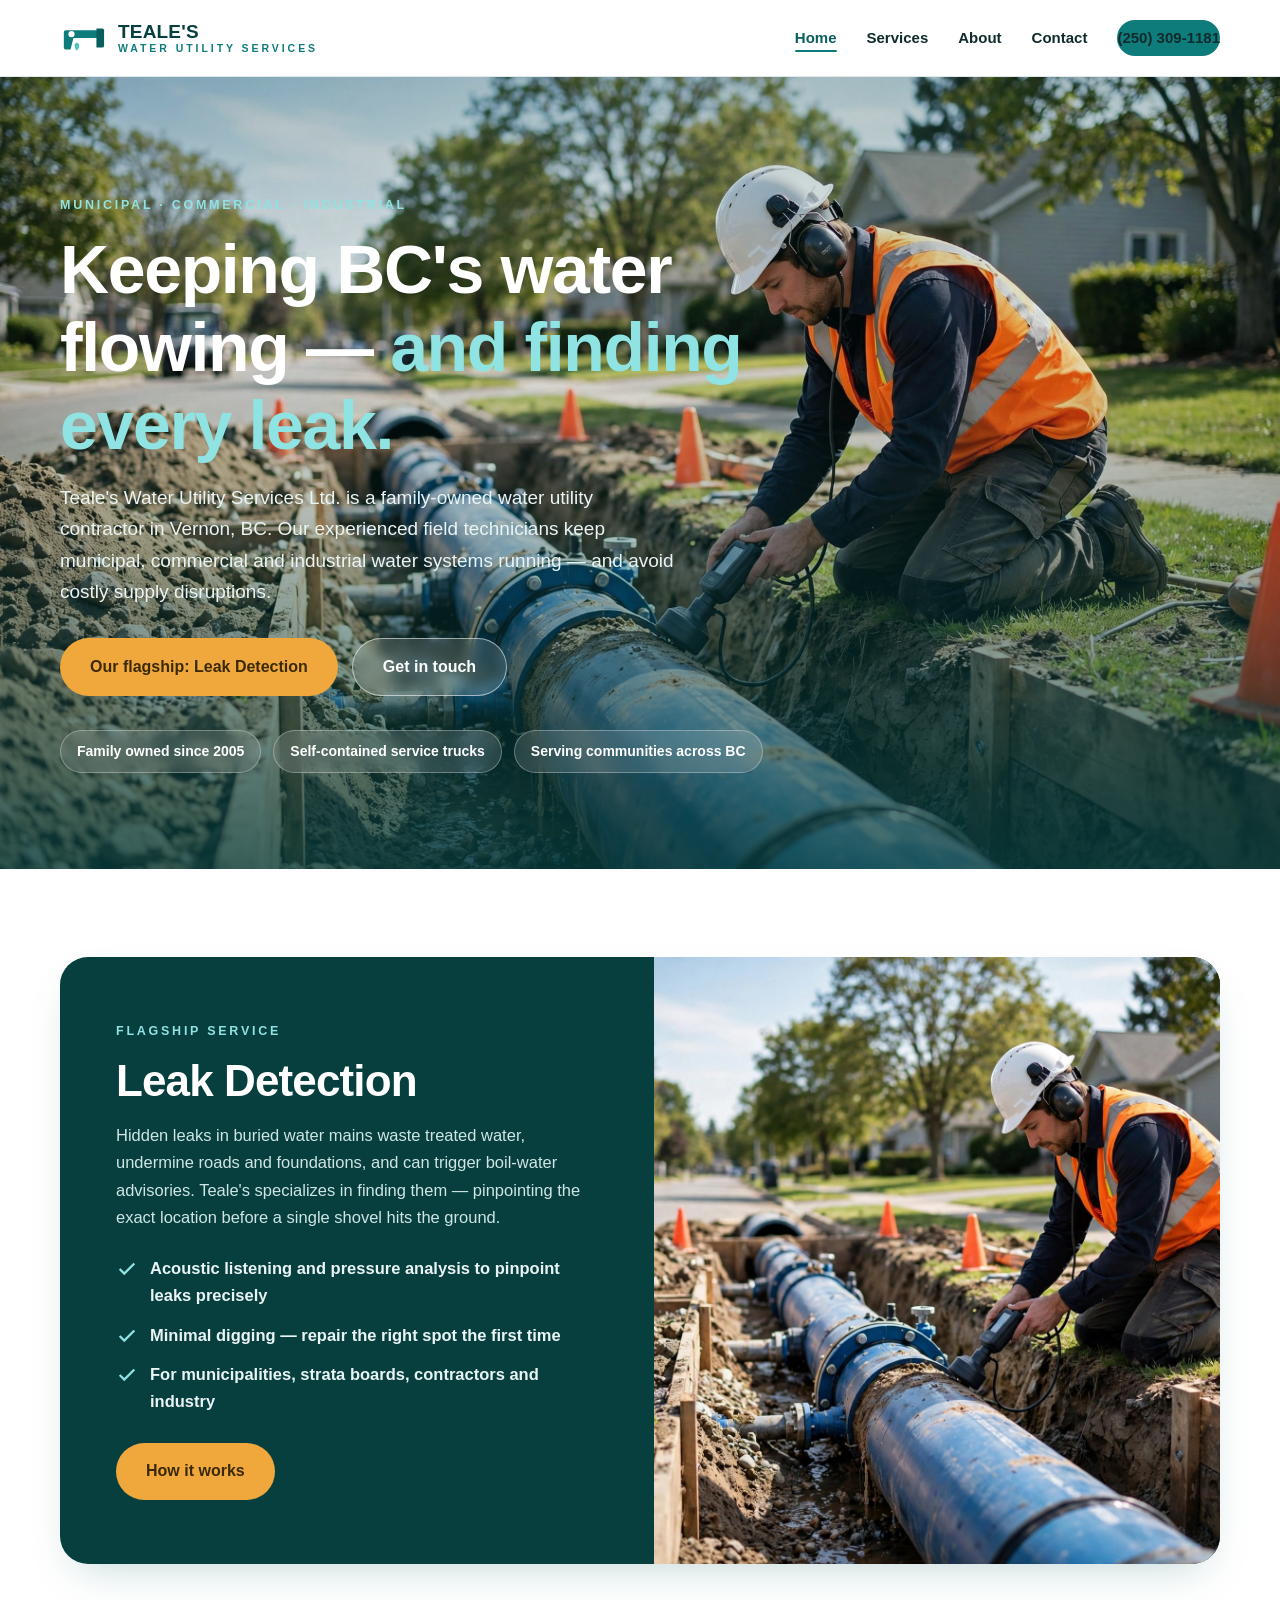
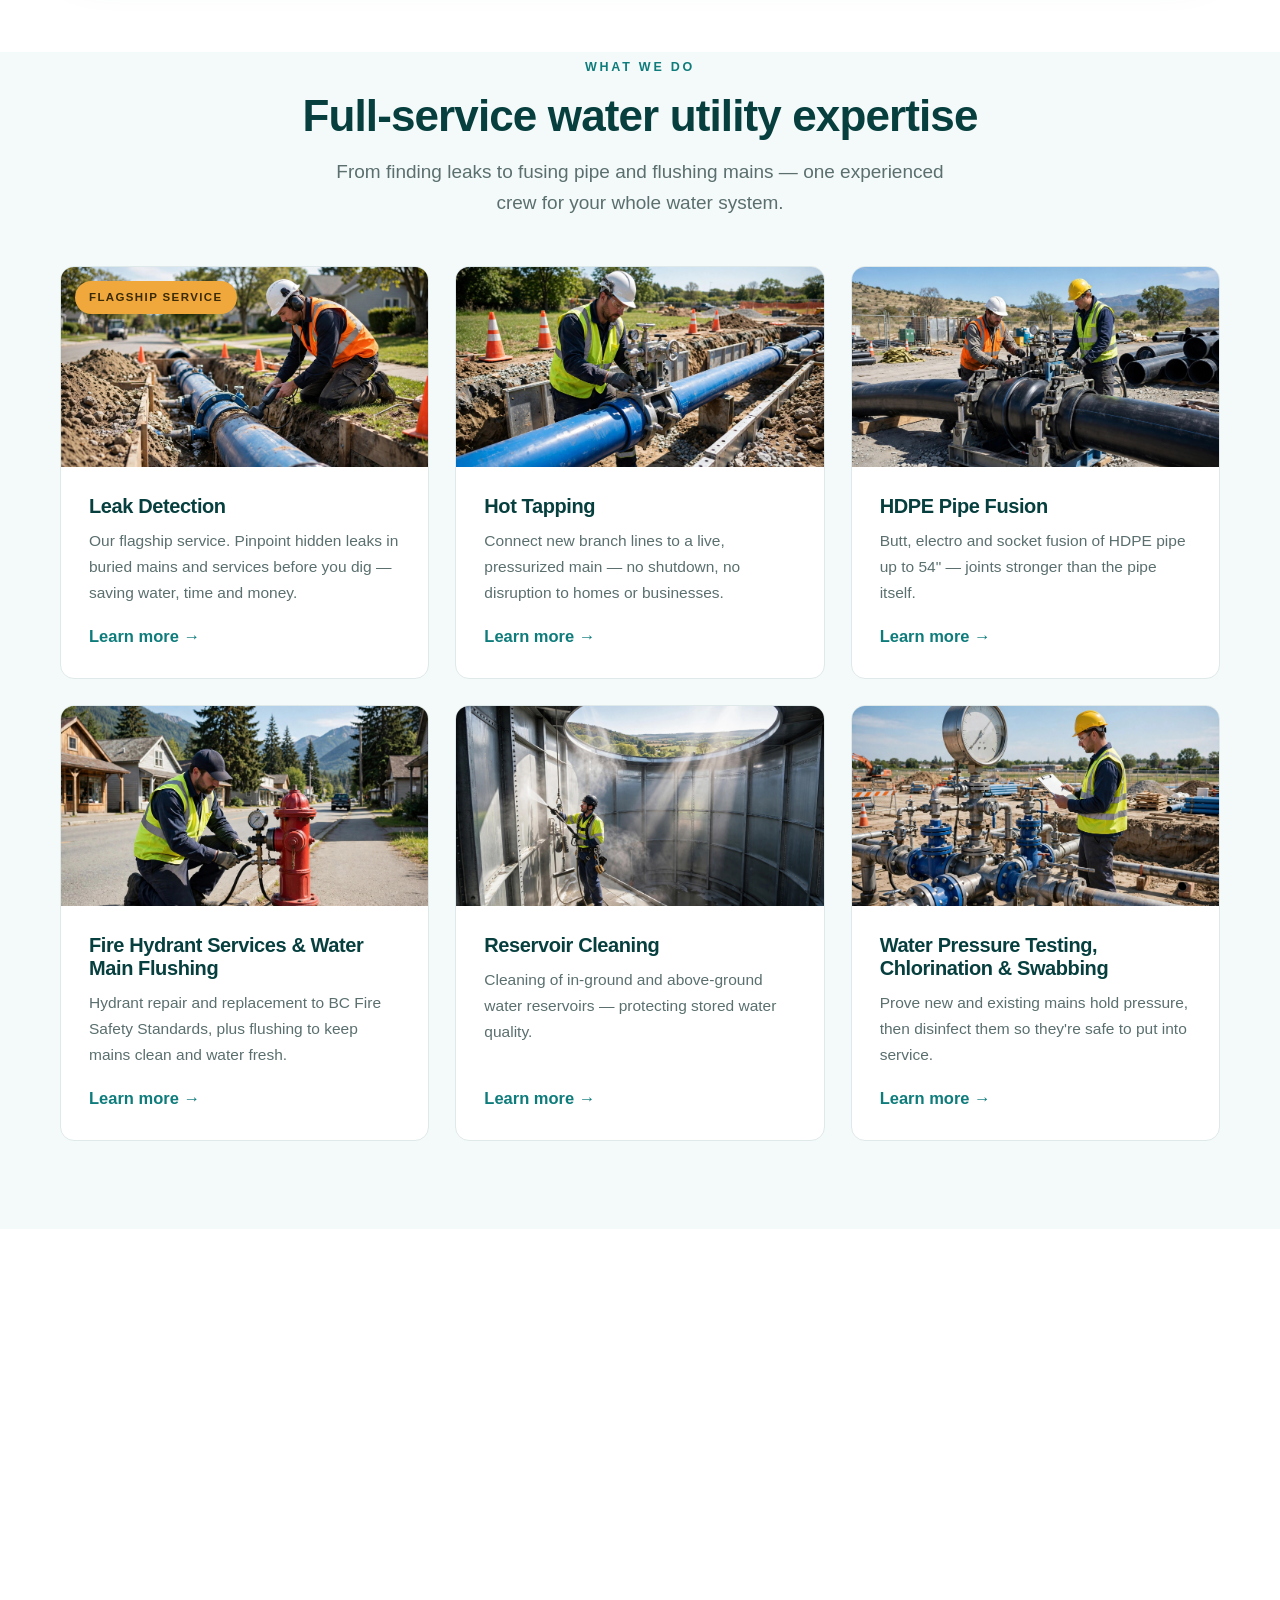
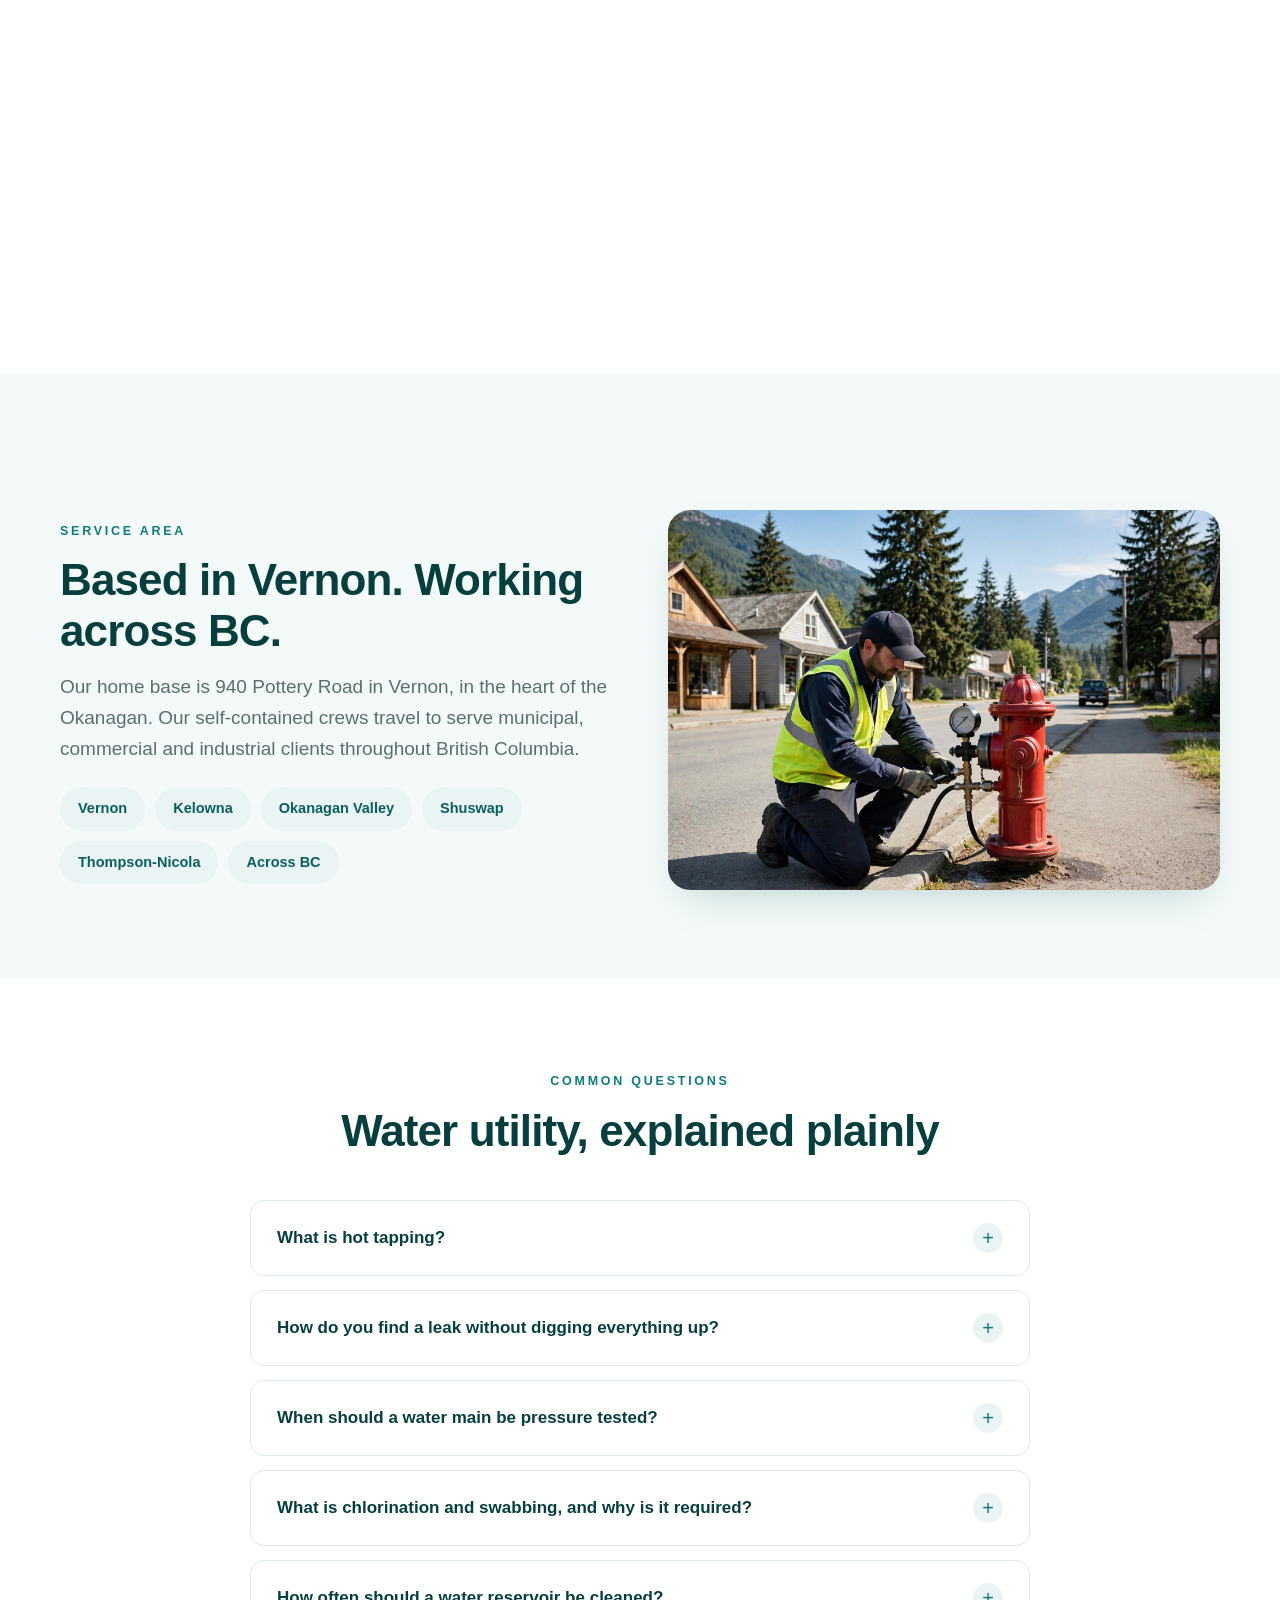
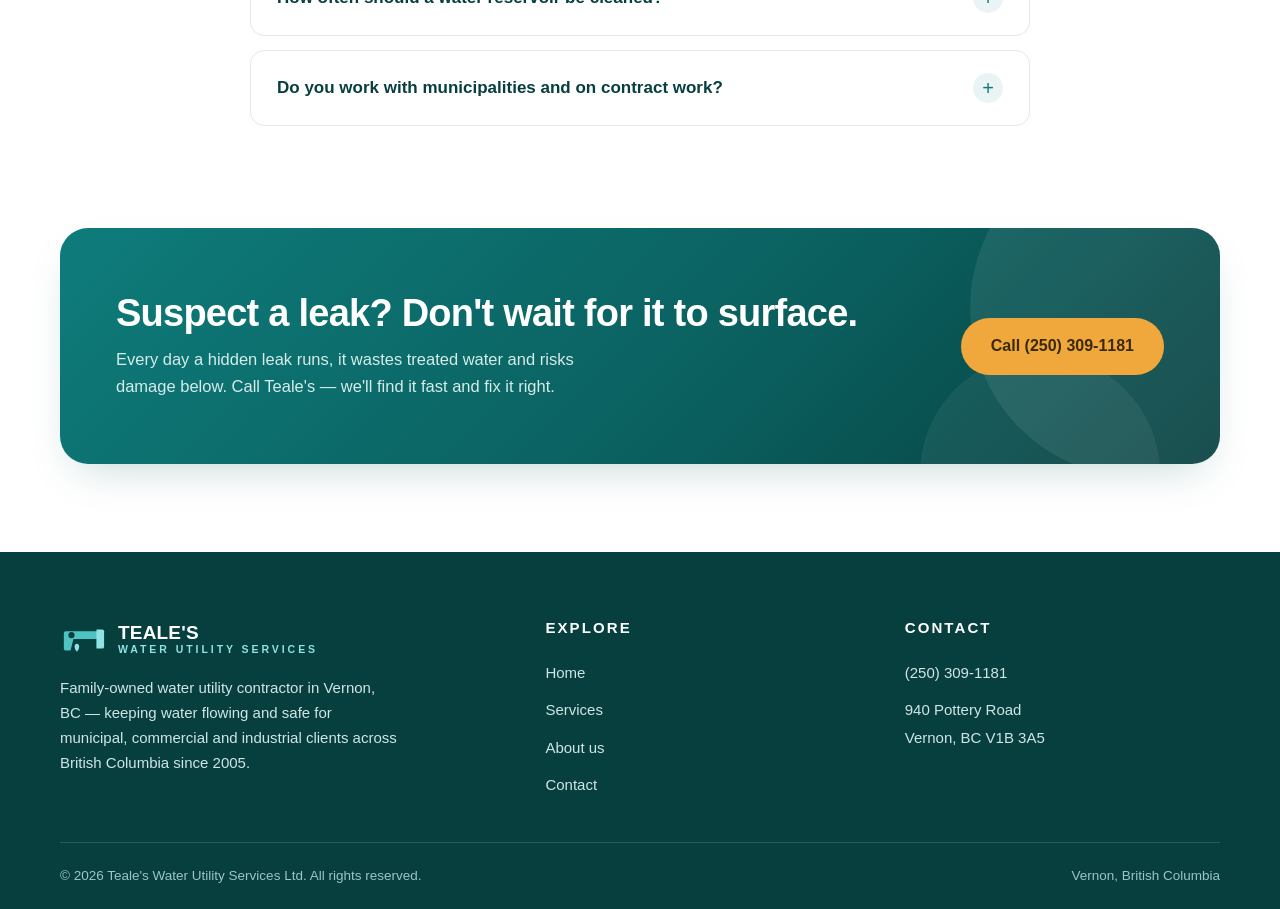
==== commit c1344a67: "Update index.html" ====
--- a/index.html
+++ b/index.html
@@ -26,7 +26,7 @@
         <li><a href="services.html">Services</a></li>
         <li><a href="about.html">About</a></li>
         <li><a href="contact.html">Contact</a></li>
-        <li><a class="nav-cta" href="tel:+12505585622">(250) 558-5622</a></li>
+        <li><a class="nav-cta" href="tel:+12503091181">(250) 309-1181</a></li>
       </ul>
     </nav>
   </div>
@@ -220,7 +220,7 @@
         <h2>Suspect a leak? Don't wait for it to surface.</h2>
         <p>Every day a hidden leak runs, it wastes treated water and risks damage below. Call Teale's — we'll find it fast and fix it right.</p>
       </div>
-      <a class="btn btn-primary" href="tel:+12505585622">Call (250) 558-5622</a>
+      <a class="btn btn-primary" href="tel:+12503091181">Call (250) 309-1181</a>
     </div>
   </div>
 </section>
@@ -246,7 +246,7 @@
     <div>
       <h4>Contact</h4>
       <ul>
-        <li><a href="tel:+12505585622">(250) 558-5622</a></li>
+        <li><a href="tel:+12503091181">(250) 309-1181</a></li>
         <li><a href="contact.html">940 Pottery Road<br>Vernon, BC V1B 3A5</a></li>
       </ul>
     </div>
--- a/styles.css
+++ b/styles.css
@@ -0,0 +1,233 @@
+/* Teale's Water Utility Services — premium static site */
+:root{
+  --teal:#0e7c7b;
+  --teal-dark:#0a5f5e;
+  --teal-deep:#073f3f;
+  --teal-tint:#eaf4f4;
+  --teal-faint:#f4faf9;
+  --ink:#102b2b;
+  --muted:#5a6f6e;
+  --line:#dfe9e9;
+  --amber:#f0a83c;
+  --amber-dark:#d18f22;
+  --white:#ffffff;
+  --radius:14px;
+  --shadow:0 18px 45px -18px rgba(10,95,94,.28);
+  --shadow-sm:0 8px 24px -12px rgba(10,95,94,.22);
+  --font:"Manrope",-apple-system,BlinkMacSystemFont,"Segoe UI",Roboto,Arial,sans-serif;
+}
+*{box-sizing:border-box;margin:0;padding:0}
+html{scroll-behavior:smooth}
+body{font-family:var(--font);color:var(--ink);background:var(--white);line-height:1.65;font-size:16.5px;-webkit-font-smoothing:antialiased}
+img{max-width:100%;display:block}
+a{color:var(--teal);text-decoration:none}
+.container{width:min(1160px,92%);margin:0 auto}
+h1,h2,h3{line-height:1.15;letter-spacing:-.02em;color:var(--teal-deep)}
+.section{padding:88px 0}
+.section-tint{background:var(--teal-faint)}
+.eyebrow{display:inline-block;font-size:12.5px;font-weight:800;letter-spacing:.22em;text-transform:uppercase;color:var(--teal);margin-bottom:14px}
+.lead{font-size:19px;color:var(--muted);max-width:640px}
+.center{text-align:center}
+.center .lead{margin:0 auto}
+
+/* ---------- header ---------- */
+.site-header{position:sticky;top:0;z-index:100;background:rgba(255,255,255,.94);backdrop-filter:blur(12px);border-bottom:1px solid var(--line)}
+.header-inner{display:flex;align-items:center;justify-content:space-between;height:76px}
+.brand{display:flex;align-items:center;gap:12px;color:var(--teal-deep)}
+.brand-mark{width:46px;height:46px;flex:0 0 46px}
+.brand-name{font-weight:800;font-size:19px;letter-spacing:.01em;line-height:1.1}
+.brand-name small{display:block;font-size:10.5px;font-weight:700;letter-spacing:.28em;color:var(--teal)}
+.nav-links{display:flex;align-items:center;gap:30px;list-style:none}
+.nav-links a{color:var(--ink);font-weight:700;font-size:15px;position:relative;padding:6px 0}
+.nav-links a::after{content:"";position:absolute;left:0;bottom:0;height:2.5px;width:0;background:var(--teal);border-radius:2px;transition:width .25s ease}
+.nav-links a:hover::after,.nav-links a.active::after{width:100%}
+.nav-links a.active{color:var(--teal-dark)}
+.nav-cta{display:inline-flex;align-items:center;gap:8px;background:var(--teal);color:#fff;font-weight:800;font-size:15px;padding:11px 22px;border-radius:999px;transition:transform .2s ease,box-shadow .2s ease,background .2s ease}
+.nav-cta:hover{background:var(--teal-dark);transform:translateY(-2px);box-shadow:var(--shadow-sm);color:#fff}
+.nav-cta::after{display:none}
+.nav-toggle{display:none;background:none;border:0;cursor:pointer;padding:10px}
+.nav-toggle span{display:block;width:26px;height:3px;background:var(--teal-deep);border-radius:2px;margin:5px 0;transition:.25s}
+
+/* ---------- hero ---------- */
+.hero{position:relative;min-height:88vh;display:flex;align-items:flex-end;color:#fff;overflow:hidden}
+.hero-bg{position:absolute;inset:0}
+.hero-bg img{width:100%;height:100%;object-fit:cover}
+.hero-shade{position:absolute;inset:0;background:linear-gradient(180deg,rgba(7,63,63,.28) 0%,rgba(7,63,63,.08) 35%,rgba(7,63,63,.78) 100%)}
+.hero-content{position:relative;z-index:2;padding:0 0 96px}
+.hero h1{color:#fff;font-size:clamp(38px,5.6vw,68px);max-width:800px;font-weight:800}
+.hero h1 em{font-style:normal;color:#8fe3e2}
+.hero p{margin-top:18px;font-size:19px;max-width:620px;color:#eaf4f4}
+.hero-actions{margin-top:30px;display:flex;gap:14px;flex-wrap:wrap}
+.btn{display:inline-flex;align-items:center;gap:10px;font-weight:800;font-size:16px;padding:15px 30px;border-radius:999px;transition:transform .2s ease,box-shadow .2s ease,background .2s ease;cursor:pointer;border:0}
+.btn-primary{background:var(--amber);color:#3a2a05}
+.btn-primary:hover{background:#ffc25e;transform:translateY(-2px);box-shadow:0 14px 30px -10px rgba(240,168,60,.55)}
+.btn-ghost{background:rgba(255,255,255,.14);color:#fff;border:1.5px solid rgba(255,255,255,.55);backdrop-filter:blur(6px)}
+.btn-ghost:hover{background:rgba(255,255,255,.28);transform:translateY(-2px)}
+.hero-badges{margin-top:34px;display:flex;gap:12px;flex-wrap:wrap}
+.hero-badge{display:inline-flex;align-items:center;gap:8px;background:rgba(255,255,255,.13);border:1px solid rgba(255,255,255,.3);backdrop-filter:blur(8px);padding:9px 16px;border-radius:999px;font-size:14px;font-weight:700}
+
+/* ---------- spotlight (flagship leak detection) ---------- */
+.spotlight{background:var(--teal-deep);color:#eaf4f4;border-radius:28px;overflow:hidden;box-shadow:var(--shadow)}
+.spotlight-grid{display:grid;grid-template-columns:1.05fr 1fr;min-height:480px}
+.spotlight-copy{padding:64px 56px;display:flex;flex-direction:column;justify-content:center}
+.spotlight-copy h2{color:#fff;font-size:clamp(30px,3.6vw,44px)}
+.spotlight-copy .eyebrow{color:#8fe3e2}
+.spotlight-copy p{color:#cfe6e5;margin-top:16px}
+.spotlight-list{list-style:none;margin-top:24px;display:grid;gap:12px}
+.spotlight-list li{display:flex;gap:12px;align-items:flex-start;font-weight:600}
+.spotlight-list svg{flex:0 0 22px;margin-top:3px}
+.spotlight-img{min-height:320px}
+.spotlight-img img{width:100%;height:100%;object-fit:cover}
+
+/* ---------- service cards ---------- */
+.cards{display:grid;grid-template-columns:repeat(3,1fr);gap:26px;margin-top:48px}
+.card{background:#fff;border:1px solid var(--line);border-radius:var(--radius);overflow:hidden;transition:transform .25s ease,box-shadow .25s ease;display:flex;flex-direction:column}
+.card:hover{transform:translateY(-6px);box-shadow:var(--shadow)}
+.card-img{height:200px;overflow:hidden}
+.card-img img{width:100%;height:100%;object-fit:cover;transition:transform .5s ease}
+.card:hover .card-img img{transform:scale(1.06)}
+.card-body{padding:28px;display:flex;flex-direction:column;flex:1}
+.card-body h3{font-size:20px;margin-bottom:10px}
+.card-body p{color:var(--muted);font-size:15.5px;flex:1}
+.card-link{margin-top:18px;font-weight:800;display:inline-flex;align-items:center;gap:8px}
+.card-link:hover{gap:12px}
+.card-flag{position:relative}
+.card-flag::before{content:"Flagship service";position:absolute;top:14px;left:14px;background:var(--amber);color:#3a2a05;font-size:11.5px;font-weight:800;letter-spacing:.12em;text-transform:uppercase;padding:7px 14px;border-radius:999px;z-index:2}
+
+/* ---------- why us ---------- */
+.why-grid{display:grid;grid-template-columns:repeat(2,1fr);gap:26px;margin-top:48px}
+.why-item{display:flex;gap:18px;background:#fff;border:1px solid var(--line);border-radius:var(--radius);padding:28px;transition:box-shadow .25s ease,transform .25s ease}
+.why-item:hover{box-shadow:var(--shadow-sm);transform:translateY(-3px)}
+.why-icon{flex:0 0 54px;width:54px;height:54px;border-radius:14px;background:var(--teal-tint);display:flex;align-items:center;justify-content:center}
+.why-item h3{font-size:18.5px;margin-bottom:8px}
+.why-item p{color:var(--muted);font-size:15.5px}
+
+/* ---------- service area ---------- */
+.area-grid{display:grid;grid-template-columns:1fr 1fr;gap:56px;align-items:center;margin-top:48px}
+.area-list{list-style:none;display:flex;flex-wrap:wrap;gap:10px;margin-top:22px}
+.area-list li{background:var(--teal-tint);color:var(--teal-dark);font-weight:700;font-size:14.5px;padding:10px 18px;border-radius:999px}
+.area-img{border-radius:22px;overflow:hidden;box-shadow:var(--shadow)}
+.area-img img{width:100%;height:100%;object-fit:cover;min-height:380px}
+
+/* ---------- FAQ ---------- */
+.faq{max-width:780px;margin:44px auto 0}
+.faq-item{background:#fff;border:1px solid var(--line);border-radius:var(--radius);margin-bottom:14px;overflow:hidden;transition:box-shadow .2s ease}
+.faq-item.open{box-shadow:var(--shadow-sm)}
+.faq-q{width:100%;background:none;border:0;cursor:pointer;display:flex;justify-content:space-between;align-items:center;gap:16px;padding:22px 26px;font-family:var(--font);font-size:17px;font-weight:800;color:var(--teal-deep);text-align:left}
+.faq-q .plus{flex:0 0 30px;width:30px;height:30px;border-radius:50%;background:var(--teal-tint);color:var(--teal);display:flex;align-items:center;justify-content:center;font-size:20px;font-weight:400;transition:transform .3s ease,background .3s ease,color .3s ease}
+.faq-item.open .plus{transform:rotate(45deg);background:var(--teal);color:#fff}
+.faq-a{max-height:0;overflow:hidden;transition:max-height .35s ease}
+.faq-a-inner{padding:0 26px 24px;color:var(--muted);font-size:16px}
+
+/* ---------- CTA band ---------- */
+.cta-band{background:linear-gradient(135deg,var(--teal) 0%,var(--teal-dark) 60%,var(--teal-deep) 100%);border-radius:28px;padding:64px 56px;color:#fff;display:flex;align-items:center;justify-content:space-between;gap:32px;flex-wrap:wrap;box-shadow:var(--shadow);position:relative;overflow:hidden}
+.cta-band::before{content:"";position:absolute;right:-90px;top:-90px;width:340px;height:340px;border-radius:50%;background:rgba(255,255,255,.08)}
+.cta-band::after{content:"";position:absolute;right:60px;bottom:-130px;width:240px;height:240px;border-radius:50%;background:rgba(255,255,255,.06)}
+.cta-band h2{color:#fff;font-size:clamp(26px,3.4vw,38px);position:relative;z-index:1}
+.cta-band p{color:#d5eceb;margin-top:10px;max-width:520px;position:relative;z-index:1}
+.cta-band .btn{position:relative;z-index:1}
+
+/* ---------- page hero ---------- */
+.page-hero{background:linear-gradient(135deg,var(--teal-deep),var(--teal-dark) 70%);color:#fff;padding:84px 0 72px;position:relative;overflow:hidden}
+.page-hero::after{content:"";position:absolute;right:-70px;bottom:-120px;width:300px;height:300px;border-radius:50%;background:rgba(255,255,255,.07)}
+.page-hero h1{color:#fff;font-size:clamp(34px,4.6vw,54px)}
+.page-hero p{color:#cfe6e5;margin-top:14px;max-width:640px;font-size:18px}
+
+/* ---------- service detail ---------- */
+.service-detail{display:grid;grid-template-columns:1fr 1fr;gap:56px;align-items:center;padding:64px 0;border-bottom:1px solid var(--line)}
+.service-detail:last-of-type{border-bottom:0}
+.service-detail.flip .service-copy{order:2}
+.service-detail.flip .service-img{order:1}
+.service-img{border-radius:20px;overflow:hidden;box-shadow:var(--shadow-sm)}
+.service-img img{width:100%;height:100%;object-fit:cover;min-height:340px}
+.service-copy h2{font-size:clamp(26px,3.2vw,36px);margin-bottom:6px}
+.service-copy .eyebrow{margin-bottom:10px}
+.service-copy p{color:var(--muted);margin-top:14px}
+.service-copy ul{list-style:none;margin-top:20px;display:grid;gap:10px}
+.service-copy ul li{display:flex;gap:10px;align-items:flex-start;color:var(--ink);font-weight:600;font-size:15.5px}
+.service-copy ul svg{flex:0 0 20px;margin-top:4px}
+.service-num{font-size:13px;font-weight:800;letter-spacing:.2em;color:var(--teal);text-transform:uppercase}
+
+/* ---------- about ---------- */
+.about-grid{display:grid;grid-template-columns:1.1fr 1fr;gap:56px;align-items:center}
+.about-img{border-radius:22px;overflow:hidden;box-shadow:var(--shadow)}
+.about-img img{width:100%;height:100%;object-fit:cover;min-height:420px}
+.check-list{list-style:none;margin-top:24px;display:grid;gap:12px}
+.check-list li{display:flex;gap:12px;align-items:flex-start;font-weight:600}
+.check-list svg{flex:0 0 22px;margin-top:3px}
+.pillars{display:grid;grid-template-columns:repeat(3,1fr);gap:26px;margin-top:48px}
+.pillar{background:#fff;border:1px solid var(--line);border-radius:var(--radius);padding:34px 30px;text-align:center;transition:transform .25s ease,box-shadow .25s ease}
+.pillar:hover{transform:translateY(-5px);box-shadow:var(--shadow-sm)}
+.pillar h3{margin:16px 0 10px;font-size:19px}
+.pillar p{color:var(--muted);font-size:15.5px}
+.pillar .why-icon{margin:0 auto}
+
+/* ---------- contact ---------- */
+.contact-grid{display:grid;grid-template-columns:1fr 1.15fr;gap:40px;margin-top:48px;align-items:start}
+.contact-cards{display:grid;gap:18px}
+.contact-card{background:#fff;border:1px solid var(--line);border-radius:var(--radius);padding:26px;display:flex;gap:18px;align-items:flex-start;transition:box-shadow .25s ease,transform .25s ease}
+.contact-card:hover{box-shadow:var(--shadow-sm);transform:translateY(-3px)}
+.contact-card h3{font-size:17px;margin-bottom:4px}
+.contact-card p,.contact-card a{color:var(--muted);font-size:15.5px}
+.contact-card a.big{font-size:22px;font-weight:800;color:var(--teal-dark)}
+.form-card{background:#fff;border:1px solid var(--line);border-radius:20px;padding:38px;box-shadow:var(--shadow-sm)}
+.form-card h2{font-size:26px;margin-bottom:8px}
+.form-card>p{color:var(--muted);font-size:15.5px;margin-bottom:26px}
+.field{margin-bottom:18px}
+.field label{display:block;font-weight:700;font-size:14px;margin-bottom:7px}
+.field input,.field textarea,.field select{width:100%;font-family:var(--font);font-size:16px;padding:13px 16px;border:1.5px solid var(--line);border-radius:10px;background:var(--teal-faint);color:var(--ink);transition:border-color .2s ease,box-shadow .2s ease}
+.field input:focus,.field textarea:focus,.field select:focus{outline:none;border-color:var(--teal);box-shadow:0 0 0 4px rgba(14,124,123,.14);background:#fff}
+.field textarea{min-height:130px;resize:vertical}
+.form-row{display:grid;grid-template-columns:1fr 1fr;gap:16px}
+.form-note{font-size:13.5px;color:var(--muted);margin-top:14px}
+
+/* ---------- footer ---------- */
+footer{background:var(--teal-deep);color:#cfe6e5;margin-top:0}
+.footer-grid{display:grid;grid-template-columns:1.4fr 1fr 1fr;gap:44px;padding:64px 0 44px}
+.footer-brand .brand-name{color:#fff}
+.footer-brand .brand-name small{color:#8fe3e2}
+footer p{font-size:15px;margin-top:14px;max-width:340px}
+footer h4{color:#fff;font-size:15px;letter-spacing:.14em;text-transform:uppercase;margin-bottom:18px}
+footer ul{list-style:none;display:grid;gap:10px}
+footer ul a{color:#cfe6e5;font-size:15px}
+footer ul a:hover{color:#fff;text-decoration:underline}
+.footer-bottom{border-top:1px solid rgba(255,255,255,.14);padding:22px 0;display:flex;justify-content:space-between;gap:12px;flex-wrap:wrap;font-size:13.5px;color:#9cc5c4}
+
+/* ---------- reveal animation ---------- */
+.reveal{opacity:0;transform:translateY(28px);transition:opacity .7s ease,transform .7s ease}
+.reveal.visible{opacity:1;transform:none}
+.reveal-d1{transition-delay:.1s}.reveal-d2{transition-delay:.2s}.reveal-d3{transition-delay:.3s}
+@media (prefers-reduced-motion:reduce){.reveal{opacity:1;transform:none;transition:none}html{scroll-behavior:auto}}
+
+/* ---------- responsive ---------- */
+@media(max-width:960px){
+  .cards{grid-template-columns:repeat(2,1fr)}
+  .why-grid{grid-template-columns:1fr}
+  .spotlight-grid{grid-template-columns:1fr}
+  .spotlight-img{min-height:280px;order:-1}
+  .spotlight-copy{padding:44px 32px}
+  .area-grid{grid-template-columns:1fr}
+  .service-detail{grid-template-columns:1fr;gap:28px;padding:48px 0}
+  .service-detail.flip .service-copy{order:0}
+  .service-detail.flip .service-img{order:0}
+  .about-grid{grid-template-columns:1fr}
+  .pillars{grid-template-columns:1fr}
+  .contact-grid{grid-template-columns:1fr}
+  .cta-band{padding:48px 34px}
+}
+@media(max-width:720px){
+  .nav-links{position:fixed;inset:76px 0 auto 0;background:#fff;flex-direction:column;align-items:stretch;gap:0;padding:12px 4%;border-bottom:1px solid var(--line);box-shadow:0 20px 40px -20px rgba(0,0,0,.2);transform:translateY(-130%);transition:transform .3s ease;z-index:99}
+  .nav-links.open{transform:none}
+  .nav-links li{border-top:1px solid var(--line)}
+  .nav-links a{display:block;padding:15px 6px}
+  .nav-links a::after{display:none}
+  .nav-links .nav-cta{margin:12px 0;text-align:center;justify-content:center}
+  .nav-toggle{display:block}
+  .cards{grid-template-columns:1fr}
+  .section{padding:64px 0}
+  .hero{min-height:82vh}
+  .hero-content{padding-bottom:72px}
+  .form-row{grid-template-columns:1fr}
+  .form-card{padding:28px 22px}
+  .footer-grid{grid-template-columns:1fr;gap:32px}
+}
